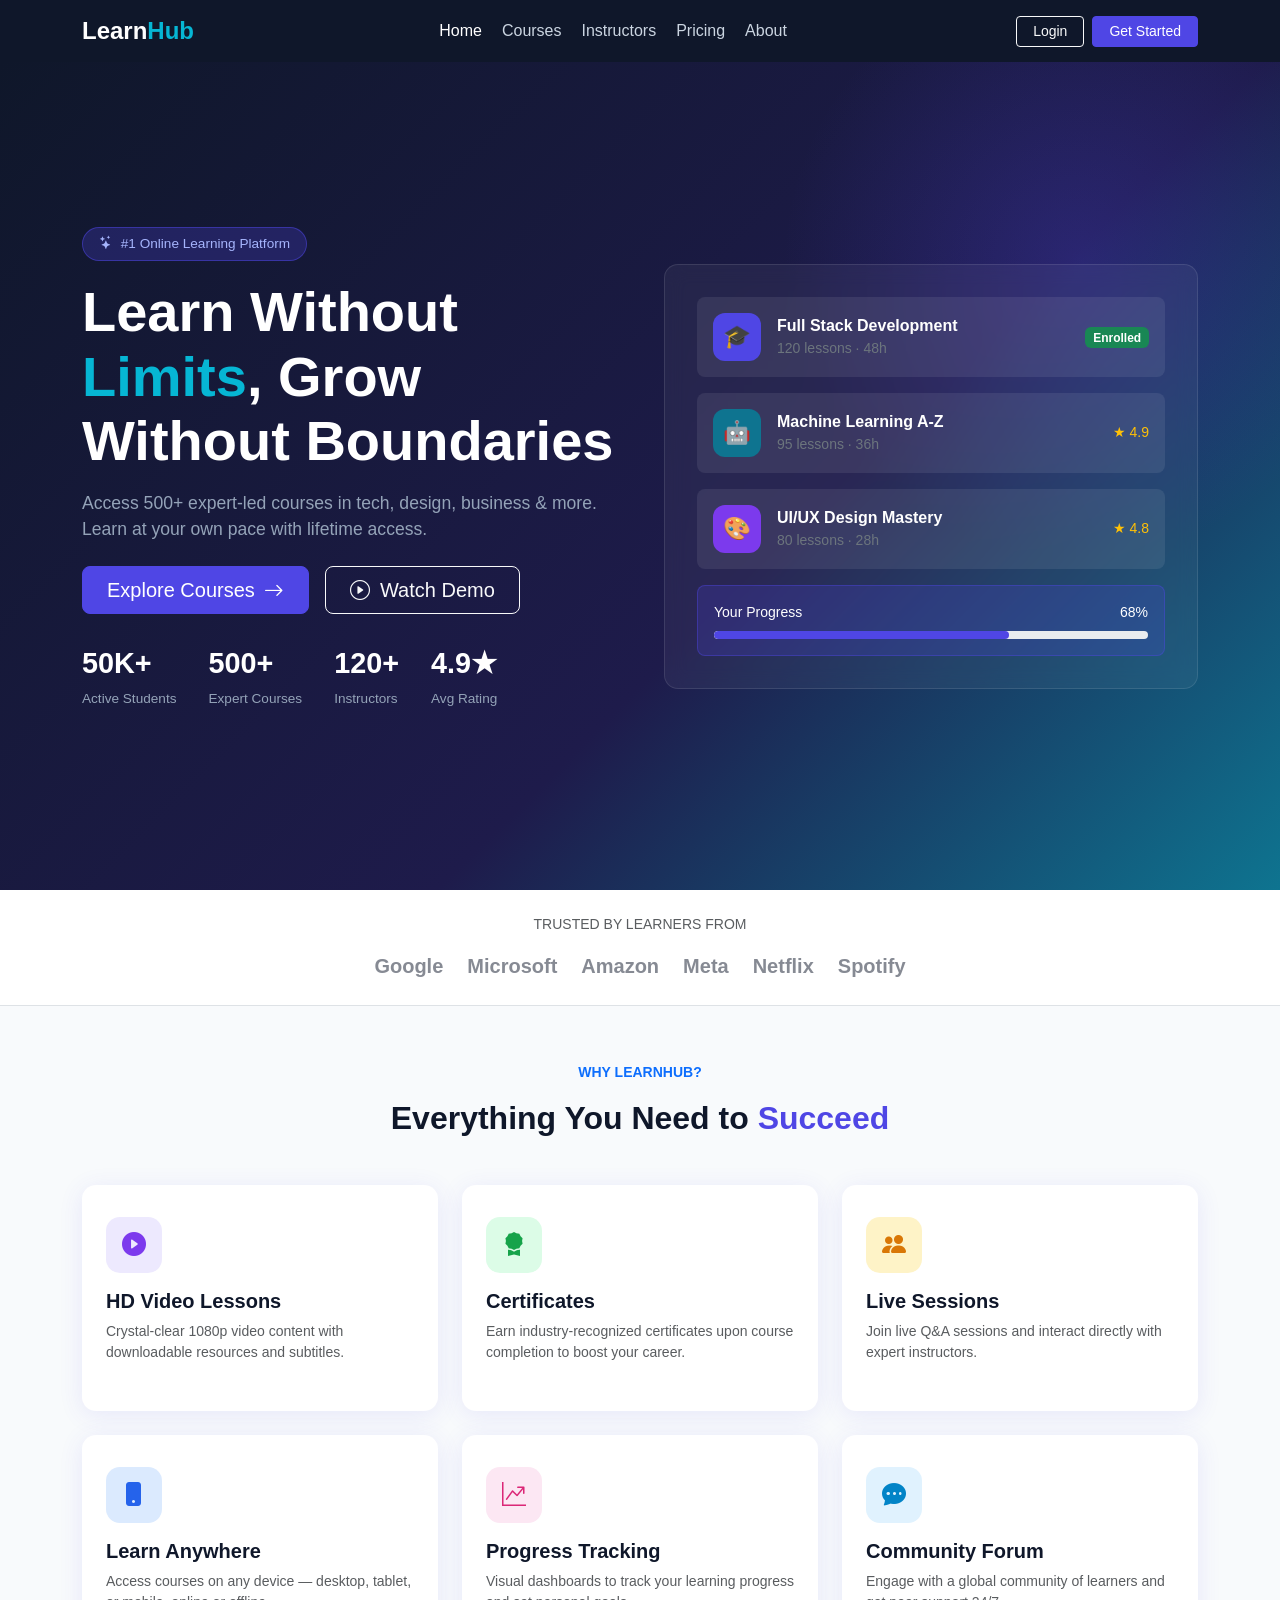
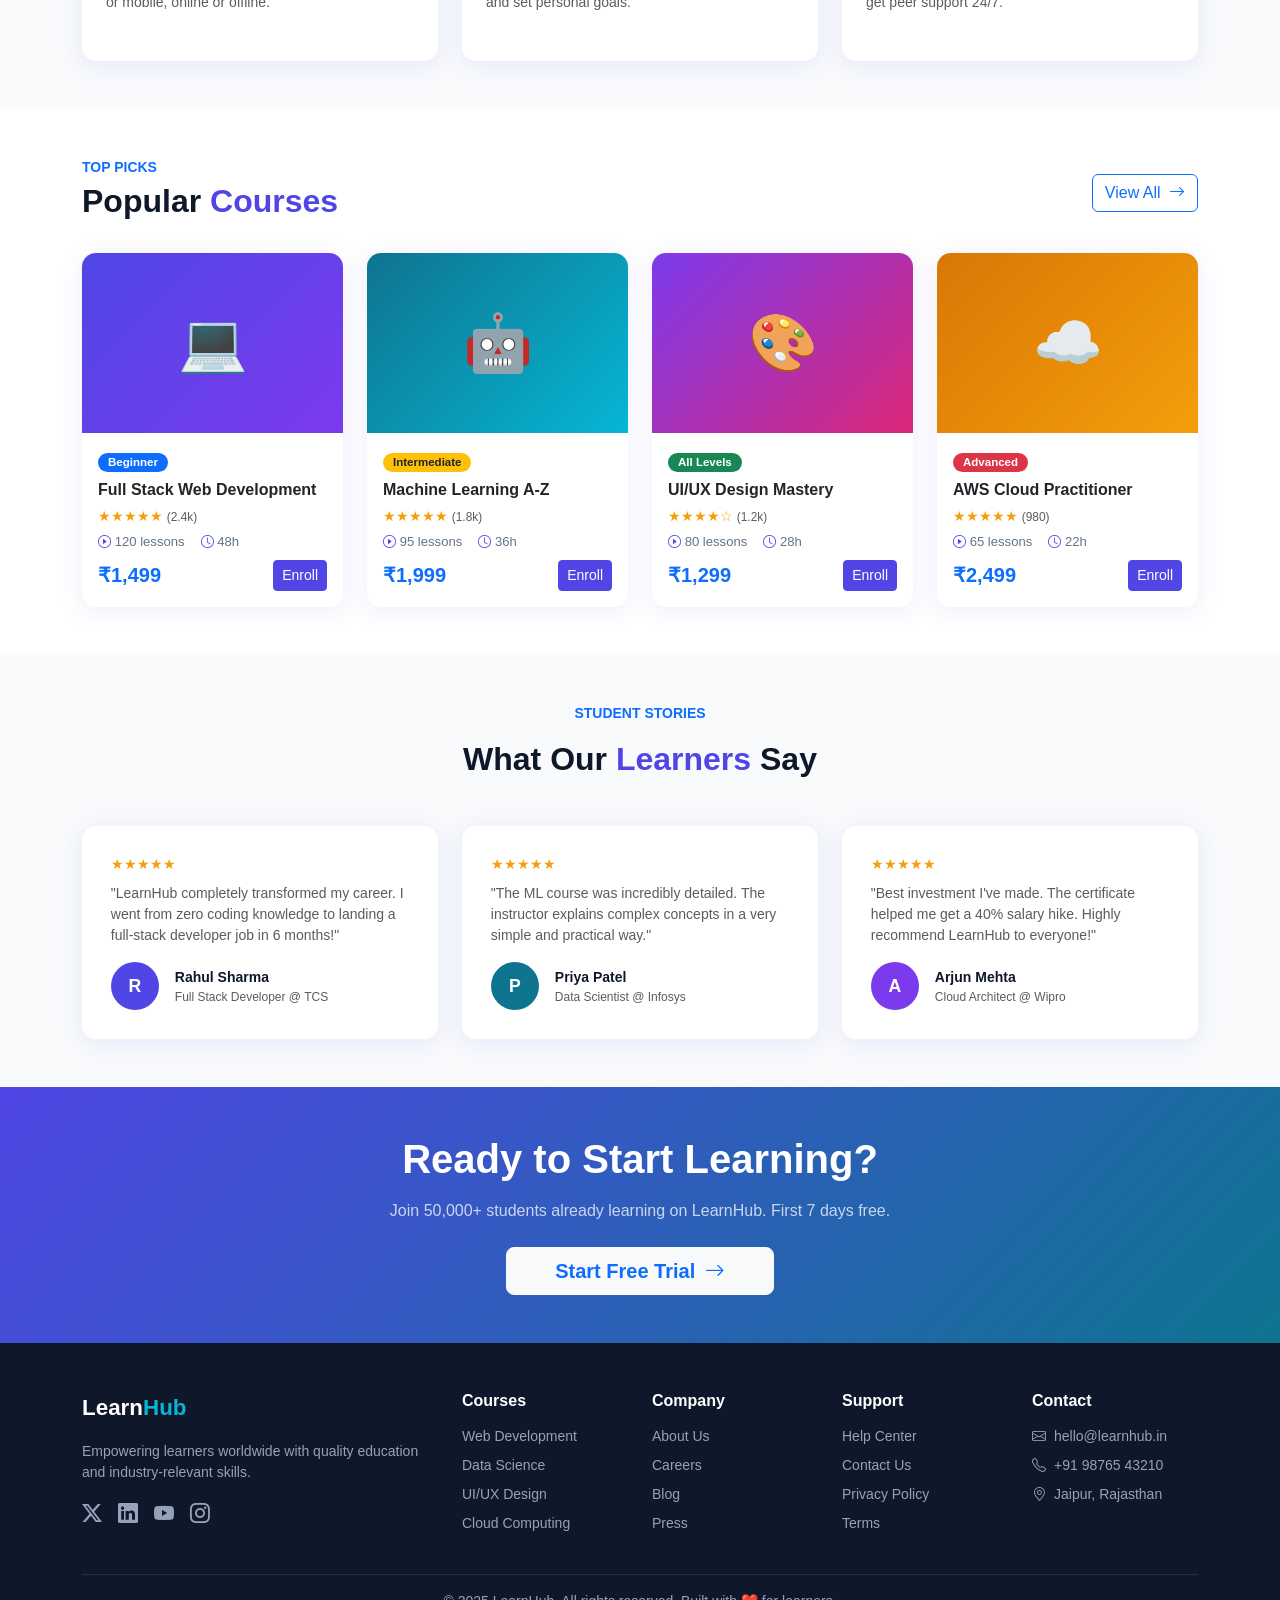
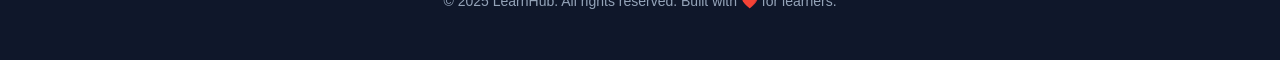
==== index.html @ 7b25469d "Initial Project Commit" ====
<!DOCTYPE html>
<html lang="en">
<head>
  <meta charset="UTF-8" />
  <meta name="viewport" content="width=device-width, initial-scale=1.0"/>
  <title>LearnHub – Modern Learning Management System</title>
  <link href="https://cdn.jsdelivr.net/npm/bootstrap@5.3.3/dist/css/bootstrap.min.css" rel="stylesheet"/>
  <link href="https://cdn.jsdelivr.net/npm/bootstrap-icons@1.11.3/font/bootstrap-icons.css" rel="stylesheet"/>
  <link href="css/style.css" rel="stylesheet"/>
</head>
<body>

<!-- Navbar -->
<nav class="navbar navbar-expand-lg navbar-dark sticky-top">
  <div class="container">
    <a class="navbar-brand fw-bold fs-4" href="index.html">Learn<span>Hub</span></a>
    <button class="navbar-toggler" type="button" data-bs-toggle="collapse" data-bs-target="#nav">
      <span class="navbar-toggler-icon"></span>
    </button>
    <div class="collapse navbar-collapse" id="nav">
      <ul class="navbar-nav mx-auto gap-1">
        <li class="nav-item"><a class="nav-link active" href="index.html">Home</a></li>
        <li class="nav-item"><a class="nav-link" href="courses.html">Courses</a></li>
        <li class="nav-item"><a class="nav-link" href="#">Instructors</a></li>
        <li class="nav-item"><a class="nav-link" href="#">Pricing</a></li>
        <li class="nav-item"><a class="nav-link" href="#">About</a></li>
      </ul>
      <div class="d-flex gap-2" id="navActions">
        <!-- injected by JS -->
      </div>
    </div>
  </div>
</nav>

<!-- Hero -->
<section class="hero">
  <div class="container">
    <div class="row align-items-center g-5">
      <div class="col-lg-6">
        <div class="hero-badge"><i class="bi bi-stars me-1"></i> #1 Online Learning Platform</div>
        <h1>Learn Without <span>Limits</span>, Grow Without Boundaries</h1>
        <p class="mt-3">Access 500+ expert-led courses in tech, design, business & more. Learn at your own pace with lifetime access.</p>
        <div class="d-flex gap-3 mt-4 flex-wrap">
          <a href="courses.html" class="btn btn-primary btn-lg px-4">Explore Courses <i class="bi bi-arrow-right ms-1"></i></a>
          <a href="#" class="btn btn-outline-light btn-lg px-4"><i class="bi bi-play-circle me-1"></i> Watch Demo</a>
        </div>
        <div class="hero-stats">
          <div class="stat"><h3>50K+</h3><p>Active Students</p></div>
          <div class="stat"><h3>500+</h3><p>Expert Courses</p></div>
          <div class="stat"><h3>120+</h3><p>Instructors</p></div>
          <div class="stat"><h3>4.9★</h3><p>Avg Rating</p></div>
        </div>
      </div>
      <div class="col-lg-6 d-none d-lg-block">
        <div class="hero-img-wrap">
          <div class="d-flex flex-column gap-3">
            <div class="d-flex align-items-center gap-3 p-3 rounded-3" style="background:rgba(255,255,255,.08)">
              <div style="width:48px;height:48px;background:#4f46e5;border-radius:12px;display:flex;align-items:center;justify-content:center;font-size:1.4rem;">🎓</div>
              <div><div class="text-white fw-semibold">Full Stack Development</div><div class="text-secondary small">120 lessons · 48h</div></div>
              <div class="ms-auto"><span class="badge bg-success">Enrolled</span></div>
            </div>
            <div class="d-flex align-items-center gap-3 p-3 rounded-3" style="background:rgba(255,255,255,.08)">
              <div style="width:48px;height:48px;background:#0e7490;border-radius:12px;display:flex;align-items:center;justify-content:center;font-size:1.4rem;">🤖</div>
              <div><div class="text-white fw-semibold">Machine Learning A-Z</div><div class="text-secondary small">95 lessons · 36h</div></div>
              <div class="ms-auto"><div class="text-warning small">★ 4.9</div></div>
            </div>
            <div class="d-flex align-items-center gap-3 p-3 rounded-3" style="background:rgba(255,255,255,.08)">
              <div style="width:48px;height:48px;background:#7c3aed;border-radius:12px;display:flex;align-items:center;justify-content:center;font-size:1.4rem;">🎨</div>
              <div><div class="text-white fw-semibold">UI/UX Design Mastery</div><div class="text-secondary small">80 lessons · 28h</div></div>
              <div class="ms-auto"><div class="text-warning small">★ 4.8</div></div>
            </div>
            <div class="p-3 rounded-3" style="background:rgba(79,70,229,.2);border:1px solid rgba(79,70,229,.4)">
              <div class="d-flex justify-content-between text-white small mb-2"><span>Your Progress</span><span>68%</span></div>
              <div class="progress"><div class="progress-bar" style="width:68%"></div></div>
            </div>
          </div>
        </div>
      </div>
    </div>
  </div>
</section>

<!-- Trusted By -->
<section class="py-4 bg-white border-bottom">
  <div class="container text-center">
    <p class="text-muted small mb-3">TRUSTED BY LEARNERS FROM</p>
    <div class="d-flex justify-content-center align-items-center gap-4 flex-wrap opacity-50">
      <span class="fw-bold fs-5">Google</span>
      <span class="fw-bold fs-5">Microsoft</span>
      <span class="fw-bold fs-5">Amazon</span>
      <span class="fw-bold fs-5">Meta</span>
      <span class="fw-bold fs-5">Netflix</span>
      <span class="fw-bold fs-5">Spotify</span>
    </div>
  </div>
</section>

<!-- Features -->
<section class="py-5 mt-2">
  <div class="container">
    <div class="text-center mb-5">
      <p class="text-primary fw-semibold small text-uppercase">Why LearnHub?</p>
      <h2 class="section-title">Everything You Need to <span>Succeed</span></h2>
    </div>
    <div class="row g-4">
      <div class="col-md-4">
        <div class="feature-card">
          <div class="feature-icon" style="background:#ede9fe;color:#7c3aed"><i class="bi bi-play-circle-fill"></i></div>
          <h5 class="fw-bold">HD Video Lessons</h5>
          <p class="text-muted small">Crystal-clear 1080p video content with downloadable resources and subtitles.</p>
        </div>
      </div>
      <div class="col-md-4">
        <div class="feature-card">
          <div class="feature-icon" style="background:#dcfce7;color:#16a34a"><i class="bi bi-award-fill"></i></div>
          <h5 class="fw-bold">Certificates</h5>
          <p class="text-muted small">Earn industry-recognized certificates upon course completion to boost your career.</p>
        </div>
      </div>
      <div class="col-md-4">
        <div class="feature-card">
          <div class="feature-icon" style="background:#fef3c7;color:#d97706"><i class="bi bi-people-fill"></i></div>
          <h5 class="fw-bold">Live Sessions</h5>
          <p class="text-muted small">Join live Q&A sessions and interact directly with expert instructors.</p>
        </div>
      </div>
      <div class="col-md-4">
        <div class="feature-card">
          <div class="feature-icon" style="background:#dbeafe;color:#2563eb"><i class="bi bi-phone-fill"></i></div>
          <h5 class="fw-bold">Learn Anywhere</h5>
          <p class="text-muted small">Access courses on any device — desktop, tablet, or mobile, online or offline.</p>
        </div>
      </div>
      <div class="col-md-4">
        <div class="feature-card">
          <div class="feature-icon" style="background:#fce7f3;color:#db2777"><i class="bi bi-graph-up-arrow"></i></div>
          <h5 class="fw-bold">Progress Tracking</h5>
          <p class="text-muted small">Visual dashboards to track your learning progress and set personal goals.</p>
        </div>
      </div>
      <div class="col-md-4">
        <div class="feature-card">
          <div class="feature-icon" style="background:#e0f2fe;color:#0284c7"><i class="bi bi-chat-dots-fill"></i></div>
          <h5 class="fw-bold">Community Forum</h5>
          <p class="text-muted small">Engage with a global community of learners and get peer support 24/7.</p>
        </div>
      </div>
    </div>
  </div>
</section>

<!-- Popular Courses -->
<section class="py-5 bg-white">
  <div class="container">
    <div class="d-flex justify-content-between align-items-center mb-4 flex-wrap gap-2">
      <div>
        <p class="text-primary fw-semibold small text-uppercase mb-1">Top Picks</p>
        <h2 class="section-title">Popular <span>Courses</span></h2>
      </div>
      <a href="courses.html" class="btn btn-outline-primary">View All <i class="bi bi-arrow-right ms-1"></i></a>
    </div>
    <div class="row g-4">
      <!-- Card 1 -->
      <div class="col-md-6 col-lg-3">
        <div class="card course-card h-100">
          <div class="course-thumb" style="background:linear-gradient(135deg,#4f46e5,#7c3aed)">💻</div>
          <div class="card-body">
            <span class="badge bg-primary badge-level mb-2">Beginner</span>
            <h6 class="fw-bold">Full Stack Web Development</h6>
            <div class="rating-stars mb-1">★★★★★ <span class="text-muted small">(2.4k)</span></div>
            <div class="course-meta d-flex gap-3 mb-2">
              <span><i class="bi bi-play-circle"></i> 120 lessons</span>
              <span><i class="bi bi-clock"></i> 48h</span>
            </div>
            <div class="d-flex justify-content-between align-items-center mt-auto">
              <span class="fw-bold text-primary fs-5">₹1,499</span>
              <a href="login.html" class="btn btn-sm btn-primary">Enroll</a>
            </div>
          </div>
        </div>
      </div>
      <!-- Card 2 -->
      <div class="col-md-6 col-lg-3">
        <div class="card course-card h-100">
          <div class="course-thumb" style="background:linear-gradient(135deg,#0e7490,#06b6d4)">🤖</div>
          <div class="card-body">
            <span class="badge bg-warning text-dark badge-level mb-2">Intermediate</span>
            <h6 class="fw-bold">Machine Learning A-Z</h6>
            <div class="rating-stars mb-1">★★★★★ <span class="text-muted small">(1.8k)</span></div>
            <div class="course-meta d-flex gap-3 mb-2">
              <span><i class="bi bi-play-circle"></i> 95 lessons</span>
              <span><i class="bi bi-clock"></i> 36h</span>
            </div>
            <div class="d-flex justify-content-between align-items-center mt-auto">
              <span class="fw-bold text-primary fs-5">₹1,999</span>
              <a href="login.html" class="btn btn-sm btn-primary">Enroll</a>
            </div>
          </div>
        </div>
      </div>
      <!-- Card 3 -->
      <div class="col-md-6 col-lg-3">
        <div class="card course-card h-100">
          <div class="course-thumb" style="background:linear-gradient(135deg,#7c3aed,#db2777)">🎨</div>
          <div class="card-body">
            <span class="badge bg-success badge-level mb-2">All Levels</span>
            <h6 class="fw-bold">UI/UX Design Mastery</h6>
            <div class="rating-stars mb-1">★★★★☆ <span class="text-muted small">(1.2k)</span></div>
            <div class="course-meta d-flex gap-3 mb-2">
              <span><i class="bi bi-play-circle"></i> 80 lessons</span>
              <span><i class="bi bi-clock"></i> 28h</span>
            </div>
            <div class="d-flex justify-content-between align-items-center mt-auto">
              <span class="fw-bold text-primary fs-5">₹1,299</span>
              <a href="login.html" class="btn btn-sm btn-primary">Enroll</a>
            </div>
          </div>
        </div>
      </div>
      <!-- Card 4 -->
      <div class="col-md-6 col-lg-3">
        <div class="card course-card h-100">
          <div class="course-thumb" style="background:linear-gradient(135deg,#d97706,#f59e0b)">☁️</div>
          <div class="card-body">
            <span class="badge bg-danger badge-level mb-2">Advanced</span>
            <h6 class="fw-bold">AWS Cloud Practitioner</h6>
            <div class="rating-stars mb-1">★★★★★ <span class="text-muted small">(980)</span></div>
            <div class="course-meta d-flex gap-3 mb-2">
              <span><i class="bi bi-play-circle"></i> 65 lessons</span>
              <span><i class="bi bi-clock"></i> 22h</span>
            </div>
            <div class="d-flex justify-content-between align-items-center mt-auto">
              <span class="fw-bold text-primary fs-5">₹2,499</span>
              <a href="login.html" class="btn btn-sm btn-primary">Enroll</a>
            </div>
          </div>
        </div>
      </div>
    </div>
  </div>
</section>

<!-- Testimonials -->
<section class="py-5">
  <div class="container">
    <div class="text-center mb-5">
      <p class="text-primary fw-semibold small text-uppercase">Student Stories</p>
      <h2 class="section-title">What Our <span>Learners</span> Say</h2>
    </div>
    <div class="row g-4">
      <div class="col-md-4">
        <div class="testimonial-card">
          <div class="rating-stars mb-2">★★★★★</div>
          <p class="text-muted small">"LearnHub completely transformed my career. I went from zero coding knowledge to landing a full-stack developer job in 6 months!"</p>
          <div class="d-flex align-items-center gap-3 mt-3">
            <div class="avatar" style="background:#4f46e5">R</div>
            <div><div class="fw-semibold small">Rahul Sharma</div><div class="text-muted" style="font-size:.75rem">Full Stack Developer @ TCS</div></div>
          </div>
        </div>
      </div>
      <div class="col-md-4">
        <div class="testimonial-card">
          <div class="rating-stars mb-2">★★★★★</div>
          <p class="text-muted small">"The ML course was incredibly detailed. The instructor explains complex concepts in a very simple and practical way."</p>
          <div class="d-flex align-items-center gap-3 mt-3">
            <div class="avatar" style="background:#0e7490">P</div>
            <div><div class="fw-semibold small">Priya Patel</div><div class="text-muted" style="font-size:.75rem">Data Scientist @ Infosys</div></div>
          </div>
        </div>
      </div>
      <div class="col-md-4">
        <div class="testimonial-card">
          <div class="rating-stars mb-2">★★★★★</div>
          <p class="text-muted small">"Best investment I've made. The certificate helped me get a 40% salary hike. Highly recommend LearnHub to everyone!"</p>
          <div class="d-flex align-items-center gap-3 mt-3">
            <div class="avatar" style="background:#7c3aed">A</div>
            <div><div class="fw-semibold small">Arjun Mehta</div><div class="text-muted" style="font-size:.75rem">Cloud Architect @ Wipro</div></div>
          </div>
        </div>
      </div>
    </div>
  </div>
</section>

<!-- CTA -->
<section class="py-5" style="background:linear-gradient(135deg,#4f46e5,#0e7490)">
  <div class="container text-center text-white">
    <h2 class="fw-bold fs-1 mb-3">Ready to Start Learning?</h2>
    <p class="mb-4 opacity-75">Join 50,000+ students already learning on LearnHub. First 7 days free.</p>
    <a href="login.html" class="btn btn-light btn-lg px-5 fw-semibold text-primary">Start Free Trial <i class="bi bi-arrow-right ms-1"></i></a>
  </div>
</section>

<!-- Footer -->
<footer class="py-5">
  <div class="container">
    <div class="row g-4">
      <div class="col-lg-4">
        <div class="brand mb-3">Learn<span>Hub</span></div>
        <p class="small">Empowering learners worldwide with quality education and industry-relevant skills.</p>
        <div class="d-flex gap-3 mt-3">
          <a href="#"><i class="bi bi-twitter-x fs-5"></i></a>
          <a href="#"><i class="bi bi-linkedin fs-5"></i></a>
          <a href="#"><i class="bi bi-youtube fs-5"></i></a>
          <a href="#"><i class="bi bi-instagram fs-5"></i></a>
        </div>
      </div>
      <div class="col-6 col-lg-2">
        <h6 class="text-white fw-semibold mb-3">Courses</h6>
        <ul class="list-unstyled small">
          <li class="mb-2"><a href="#">Web Development</a></li>
          <li class="mb-2"><a href="#">Data Science</a></li>
          <li class="mb-2"><a href="#">UI/UX Design</a></li>
          <li class="mb-2"><a href="#">Cloud Computing</a></li>
        </ul>
      </div>
      <div class="col-6 col-lg-2">
        <h6 class="text-white fw-semibold mb-3">Company</h6>
        <ul class="list-unstyled small">
          <li class="mb-2"><a href="#">About Us</a></li>
          <li class="mb-2"><a href="#">Careers</a></li>
          <li class="mb-2"><a href="#">Blog</a></li>
          <li class="mb-2"><a href="#">Press</a></li>
        </ul>
      </div>
      <div class="col-6 col-lg-2">
        <h6 class="text-white fw-semibold mb-3">Support</h6>
        <ul class="list-unstyled small">
          <li class="mb-2"><a href="#">Help Center</a></li>
          <li class="mb-2"><a href="#">Contact Us</a></li>
          <li class="mb-2"><a href="#">Privacy Policy</a></li>
          <li class="mb-2"><a href="#">Terms</a></li>
        </ul>
      </div>
      <div class="col-6 col-lg-2">
        <h6 class="text-white fw-semibold mb-3">Contact</h6>
        <ul class="list-unstyled small">
          <li class="mb-2"><i class="bi bi-envelope me-2"></i>hello@learnhub.in</li>
          <li class="mb-2"><i class="bi bi-telephone me-2"></i>+91 98765 43210</li>
          <li class="mb-2"><i class="bi bi-geo-alt me-2"></i>Jaipur, Rajasthan</li>
        </ul>
      </div>
    </div>
    <hr class="border-secondary mt-4"/>
    <div class="text-center small">© 2025 LearnHub. All rights reserved. Built with ❤️ for learners.</div>
  </div>
</footer>

<script src="https://cdn.jsdelivr.net/npm/bootstrap@5.3.3/dist/js/bootstrap.bundle.min.js"></script>
<script src="js/api.js"></script>
<script>
  const nav = document.getElementById('navActions');
  if (getToken()) {
    const user = getUser();
    nav.innerHTML = `
      <a href="dashboard.html" class="btn btn-outline-light btn-sm px-3">
        <i class="bi bi-grid me-1"></i>Dashboard
      </a>
      <button onclick="logout()" class="btn btn-danger btn-sm px-3">
        <i class="bi bi-box-arrow-right me-1"></i>Logout
      </button>`;
  } else {
    nav.innerHTML = `
      <a href="login.html" class="btn btn-outline-light btn-sm px-3">Login</a>
      <a href="login.html" class="btn btn-primary btn-sm px-3">Get Started</a>`;
  }
</script>
</body>
</html>
---- css/style.css ----
:root {
  --primary: #4f46e5;
  --primary-dark: #3730a3;
  --secondary: #06b6d4;
  --dark: #0f172a;
  --light-bg: #f8fafc;
  --card-shadow: 0 4px 24px rgba(79,70,229,0.10);
  --radius: 14px;
}

* { margin: 0; padding: 0; box-sizing: border-box; }

body {
  font-family: 'Segoe UI', sans-serif;
  background: var(--light-bg);
  color: var(--dark);
}

/* ── Navbar ── */
.navbar-brand span { color: var(--secondary); }
.navbar { background: var(--dark) !important; }
.navbar .nav-link { color: #cbd5e1 !important; transition: color .2s; }
.navbar .nav-link:hover, .navbar .nav-link.active { color: #fff !important; }
.btn-primary { background: var(--primary); border-color: var(--primary); }
.btn-primary:hover { background: var(--primary-dark); border-color: var(--primary-dark); }

/* ── Hero ── */
.hero {
  background: linear-gradient(135deg, var(--dark) 0%, #1e1b4b 60%, #0e7490 100%);
  min-height: 92vh;
  display: flex;
  align-items: center;
  color: #fff;
  position: relative;
  overflow: hidden;
}
.hero::before {
  content: '';
  position: absolute;
  width: 600px; height: 600px;
  background: radial-gradient(circle, rgba(79,70,229,.25) 0%, transparent 70%);
  top: -100px; right: -100px;
  border-radius: 50%;
}
.hero-badge {
  display: inline-block;
  background: rgba(79,70,229,.25);
  border: 1px solid rgba(79,70,229,.5);
  color: #a5b4fc;
  padding: 6px 16px;
  border-radius: 50px;
  font-size: .85rem;
  margin-bottom: 1.2rem;
}
.hero h1 { font-size: clamp(2rem, 5vw, 3.5rem); font-weight: 800; line-height: 1.15; }
.hero h1 span { color: var(--secondary); }
.hero p { color: #94a3b8; font-size: 1.1rem; max-width: 520px; }
.hero-stats { display: flex; gap: 2rem; margin-top: 2rem; }
.hero-stats .stat h3 { font-size: 1.8rem; font-weight: 700; color: #fff; }
.hero-stats .stat p { color: #94a3b8; font-size: .85rem; }
.hero-img-wrap {
  background: rgba(255,255,255,.05);
  border: 1px solid rgba(255,255,255,.1);
  border-radius: var(--radius);
  padding: 2rem;
  backdrop-filter: blur(10px);
}

/* ── Section ── */
.section-title { font-size: 2rem; font-weight: 700; }
.section-title span { color: var(--primary); }
.section-sub { color: #64748b; }

/* ── Course Card ── */
.course-card {
  border: none;
  border-radius: var(--radius);
  box-shadow: var(--card-shadow);
  transition: transform .25s, box-shadow .25s;
  overflow: hidden;
}
.course-card:hover { transform: translateY(-6px); box-shadow: 0 12px 32px rgba(79,70,229,.18); }
.course-card .card-img-top { height: 180px; object-fit: cover; }
.course-thumb {
  height: 180px;
  display: flex; align-items: center; justify-content: center;
  font-size: 3.5rem;
}
.badge-level { font-size: .72rem; padding: 4px 10px; border-radius: 50px; }
.course-meta { font-size: .82rem; color: #64748b; }
.course-meta i { color: var(--primary); }
.rating-stars { color: #f59e0b; font-size: .85rem; }

/* ── Feature Card ── */
.feature-card {
  background: #fff;
  border-radius: var(--radius);
  padding: 2rem 1.5rem;
  box-shadow: var(--card-shadow);
  transition: transform .25s;
  height: 100%;
}
.feature-card:hover { transform: translateY(-4px); }
.feature-icon {
  width: 56px; height: 56px;
  border-radius: 14px;
  display: flex; align-items: center; justify-content: center;
  font-size: 1.5rem;
  margin-bottom: 1rem;
}

/* ── Testimonial ── */
.testimonial-card {
  background: #fff;
  border-radius: var(--radius);
  padding: 1.8rem;
  box-shadow: var(--card-shadow);
}
.testimonial-card .avatar {
  width: 48px; height: 48px;
  border-radius: 50%;
  display: flex; align-items: center; justify-content: center;
  font-weight: 700; font-size: 1.1rem; color: #fff;
}

/* ── Auth Page ── */
.auth-wrapper {
  min-height: 100vh;
  background: linear-gradient(135deg, var(--dark) 0%, #1e1b4b 100%);
  display: flex; align-items: center; justify-content: center;
}
.auth-card {
  background: #fff;
  border-radius: 20px;
  padding: 2.5rem;
  width: 100%; max-width: 460px;
  box-shadow: 0 20px 60px rgba(0,0,0,.3);
}
.auth-card .logo { font-size: 1.6rem; font-weight: 800; color: var(--dark); }
.auth-card .logo span { color: var(--primary); }
.form-control:focus { border-color: var(--primary); box-shadow: 0 0 0 .2rem rgba(79,70,229,.2); }
.nav-pills .nav-link.active { background: var(--primary); }
.nav-pills .nav-link { color: var(--dark); }
.social-btn { border: 1.5px solid #e2e8f0; border-radius: 10px; padding: .6rem; transition: background .2s; }
.social-btn:hover { background: #f1f5f9; }

/* ── Dashboard ── */
.sidebar {
  width: 260px; min-height: 100vh;
  background: var(--dark);
  position: fixed; top: 0; left: 0;
  padding: 1.5rem 1rem;
  z-index: 100;
  transition: transform .3s;
}
.sidebar .brand { font-size: 1.4rem; font-weight: 800; color: #fff; padding: .5rem 1rem 1.5rem; }
.sidebar .brand span { color: var(--secondary); }
.sidebar .nav-link {
  color: #94a3b8; border-radius: 10px;
  padding: .65rem 1rem; margin-bottom: .2rem;
  display: flex; align-items: center; gap: .75rem;
  transition: all .2s;
}
.sidebar .nav-link:hover, .sidebar .nav-link.active {
  background: rgba(79,70,229,.2); color: #fff;
}
.sidebar .nav-link.active { background: var(--primary); color: #fff; }
.sidebar .nav-link i { width: 20px; text-align: center; }
.main-content { margin-left: 260px; padding: 2rem; min-height: 100vh; }
.top-bar {
  background: #fff; border-radius: var(--radius);
  padding: 1rem 1.5rem;
  display: flex; align-items: center; justify-content: space-between;
  box-shadow: var(--card-shadow); margin-bottom: 2rem;
}
.stat-card {
  background: #fff; border-radius: var(--radius);
  padding: 1.5rem; box-shadow: var(--card-shadow);
}
.stat-card .icon {
  width: 50px; height: 50px; border-radius: 12px;
  display: flex; align-items: center; justify-content: center;
  font-size: 1.3rem;
}
.stat-card h3 { font-size: 1.8rem; font-weight: 700; margin: .5rem 0 .2rem; }
.progress { height: 8px; border-radius: 50px; }
.progress-bar { background: var(--primary); border-radius: 50px; }
.enrolled-card {
  background: #fff; border-radius: var(--radius);
  padding: 1.2rem; box-shadow: var(--card-shadow);
  display: flex; align-items: center; gap: 1rem;
}
.enrolled-card .thumb {
  width: 64px; height: 64px; border-radius: 10px;
  display: flex; align-items: center; justify-content: center;
  font-size: 1.8rem; flex-shrink: 0;
}

/* ── Course Detail ── */
.course-hero {
  background: linear-gradient(135deg, var(--dark) 0%, #1e1b4b 100%);
  color: #fff;
  padding: 3rem 0 2.5rem;
}
.cd-enroll-card {
  background: #fff;
  border-radius: var(--radius);
  padding: 1.5rem;
  box-shadow: 0 8px 32px rgba(0,0,0,.18);
  color: var(--dark);
}
.cd-player {
  background: var(--light-bg);
  border: 1px solid #e2e8f0;
  border-radius: 10px;
  padding: 1rem 1.2rem;
}
.lesson-item {
  background: #fff;
  border-radius: 10px;
  padding: .85rem 1rem;
  margin-bottom: .5rem;
  display: flex;
  align-items: center;
  gap: .85rem;
  box-shadow: 0 1px 4px rgba(0,0,0,.06);
  cursor: pointer;
  transition: all .2s;
  border-left: 3px solid transparent;
}
.lesson-item:hover:not(.locked) {
  box-shadow: 0 4px 14px rgba(79,70,229,.14);
  border-left-color: var(--primary);
  transform: translateX(3px);
}
.lesson-item.active  { border-left-color: var(--primary); background: #f5f3ff; }
.lesson-item.locked  { opacity: .6; cursor: not-allowed; }
.lesson-item.done    { background: #f0fdf4; border-left-color: #16a34a; }
.lesson-num {
  width: 30px; height: 30px; border-radius: 50%;
  background: var(--light-bg);
  display: flex; align-items: center; justify-content: center;
  font-size: .78rem; font-weight: 600; flex-shrink: 0;
  border: 1.5px solid #e2e8f0;
}
.lesson-num.done { background: #dcfce7; color: #16a34a; border-color: #bbf7d0; }
.lesson-status-icon { font-size: 1rem; flex-shrink: 0; }
.video-placeholder {
  background: #0f172a;
  border-radius: var(--radius);
  aspect-ratio: 16/9;
  display: flex; align-items: center; justify-content: center;
  color: #fff; font-size: 3.5rem; cursor: pointer;
}
.instructor-avatar {
  width: 72px; height: 72px; border-radius: 50%;
  display: flex; align-items: center; justify-content: center;
  font-size: 1.8rem; font-weight: 700; color: #fff;
  background: linear-gradient(135deg, var(--primary), #7c3aed);
}
.review-avatar {
  width: 38px; height: 38px; border-radius: 50%;
  display: flex; align-items: center; justify-content: center;
  font-weight: 700; color: #fff; flex-shrink: 0; font-size: .95rem;
}
.min-w-0 { min-width: 0; }

/* Course detail responsive */
@media (max-width: 991px) {
  .course-hero { padding: 2rem 0 1.5rem; }
}
@media (max-width: 575px) {
  .cd-player { padding: .85rem; }
  .lesson-item { padding: .75rem .85rem; gap: .65rem; }
}

/* ── Admin ── */
.admin-table th { background: var(--light-bg); font-weight: 600; font-size: .85rem; color: #64748b; }
.status-badge { padding: 4px 12px; border-radius: 50px; font-size: .78rem; font-weight: 600; }

/* ── Footer ── */
footer { background: var(--dark); color: #94a3b8; }
footer a { color: #94a3b8; text-decoration: none; transition: color .2s; }
footer a:hover { color: #fff; }
footer .brand { font-size: 1.4rem; font-weight: 800; color: #fff; }
footer .brand span { color: var(--secondary); }

/* ── Responsive ── */
@media (max-width: 768px) {
  .sidebar { transform: translateX(-100%); }
  .sidebar.open { transform: translateX(0); }
  .main-content { margin-left: 0; padding: 1rem; }
  .hero-stats { flex-wrap: wrap; gap: 1rem; }
}
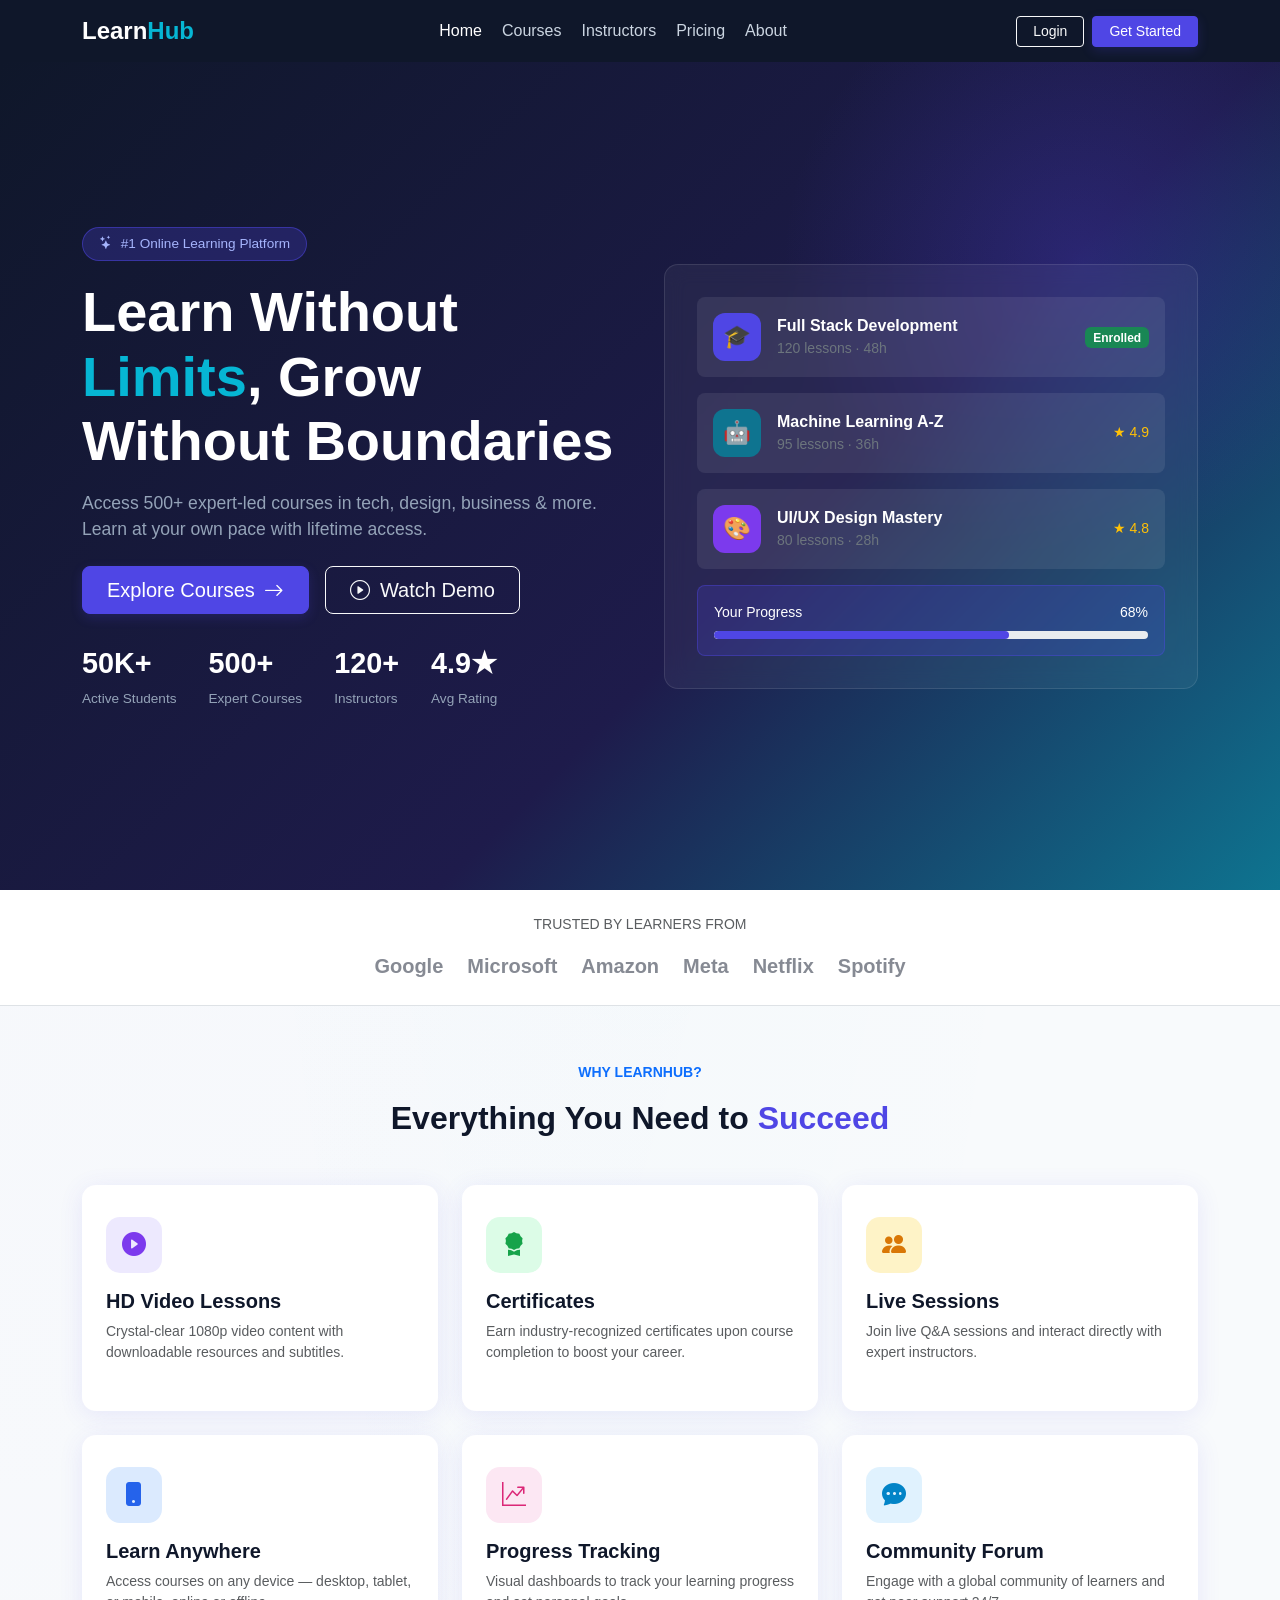
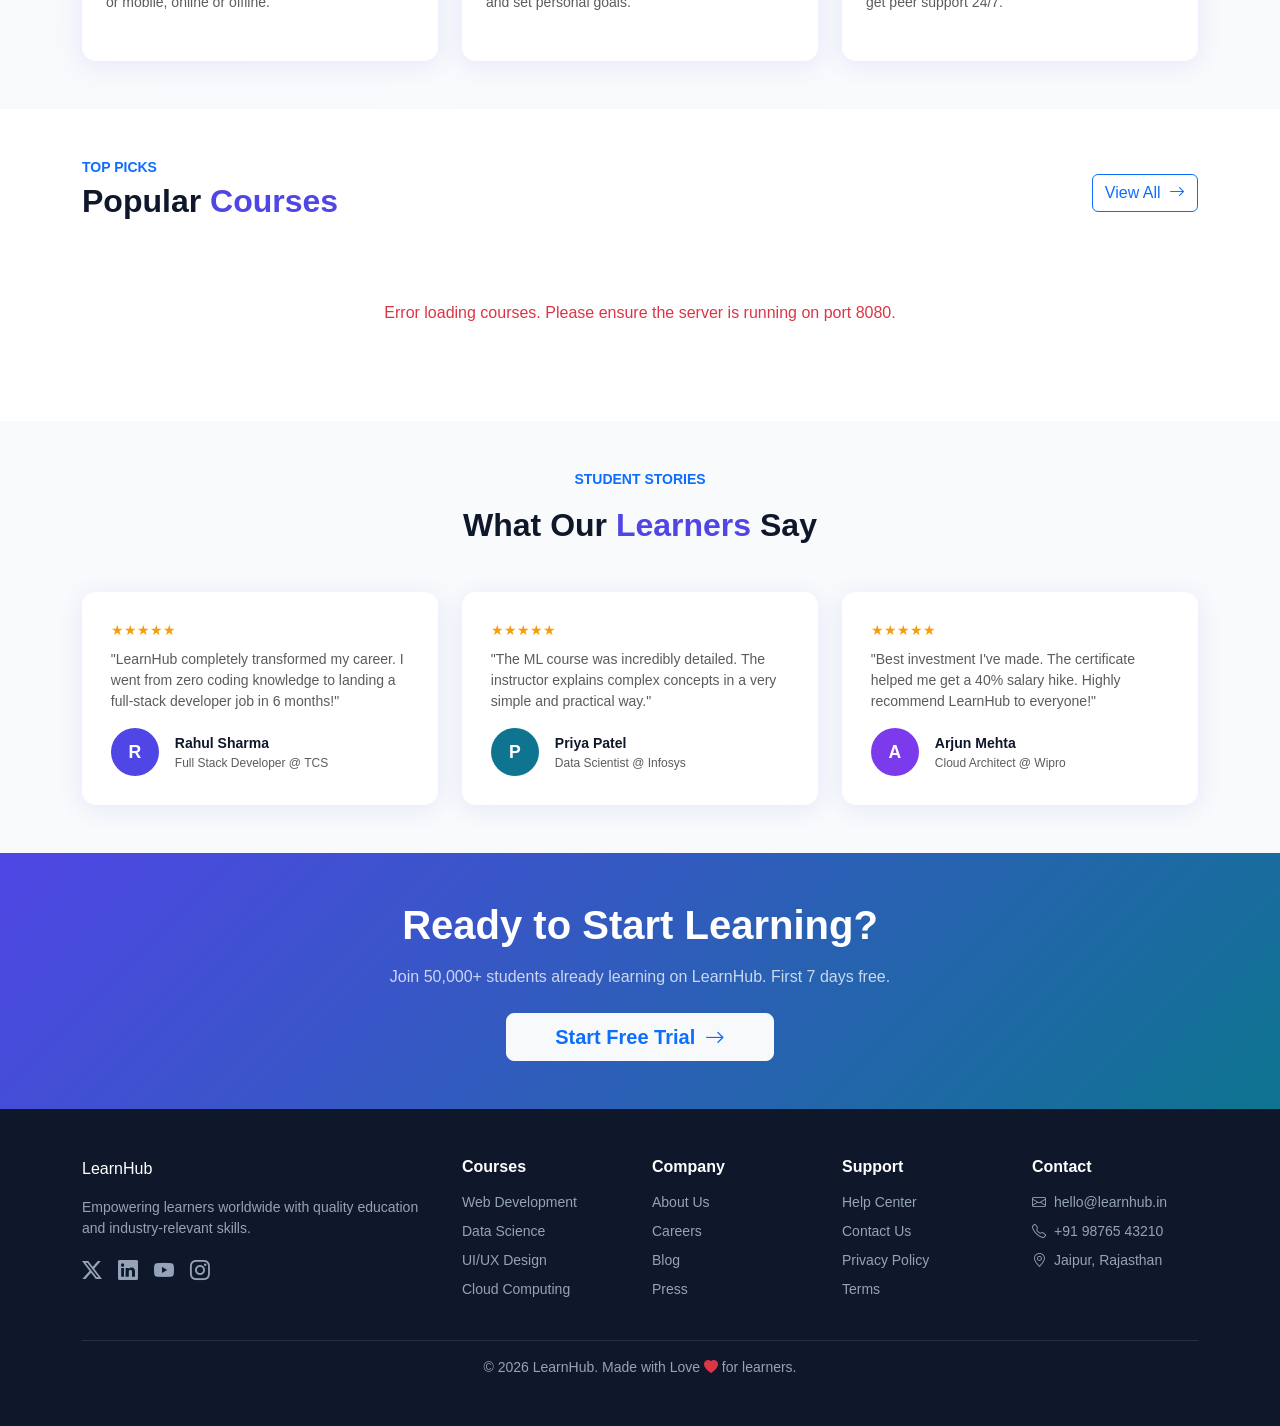
==== commit b93ea9a7: "feat: LearnStudio upgrade - Aiven DB, Render deploy, lesson progress, AI features, new pages" ====
--- a/index.html
+++ b/index.html
@@ -159,84 +159,7 @@
       </div>
       <a href="courses.html" class="btn btn-outline-primary">View All <i class="bi bi-arrow-right ms-1"></i></a>
     </div>
-    <div class="row g-4">
-      <!-- Card 1 -->
-      <div class="col-md-6 col-lg-3">
-        <div class="card course-card h-100">
-          <div class="course-thumb" style="background:linear-gradient(135deg,#4f46e5,#7c3aed)">💻</div>
-          <div class="card-body">
-            <span class="badge bg-primary badge-level mb-2">Beginner</span>
-            <h6 class="fw-bold">Full Stack Web Development</h6>
-            <div class="rating-stars mb-1">★★★★★ <span class="text-muted small">(2.4k)</span></div>
-            <div class="course-meta d-flex gap-3 mb-2">
-              <span><i class="bi bi-play-circle"></i> 120 lessons</span>
-              <span><i class="bi bi-clock"></i> 48h</span>
-            </div>
-            <div class="d-flex justify-content-between align-items-center mt-auto">
-              <span class="fw-bold text-primary fs-5">₹1,499</span>
-              <a href="login.html" class="btn btn-sm btn-primary">Enroll</a>
-            </div>
-          </div>
-        </div>
-      </div>
-      <!-- Card 2 -->
-      <div class="col-md-6 col-lg-3">
-        <div class="card course-card h-100">
-          <div class="course-thumb" style="background:linear-gradient(135deg,#0e7490,#06b6d4)">🤖</div>
-          <div class="card-body">
-            <span class="badge bg-warning text-dark badge-level mb-2">Intermediate</span>
-            <h6 class="fw-bold">Machine Learning A-Z</h6>
-            <div class="rating-stars mb-1">★★★★★ <span class="text-muted small">(1.8k)</span></div>
-            <div class="course-meta d-flex gap-3 mb-2">
-              <span><i class="bi bi-play-circle"></i> 95 lessons</span>
-              <span><i class="bi bi-clock"></i> 36h</span>
-            </div>
-            <div class="d-flex justify-content-between align-items-center mt-auto">
-              <span class="fw-bold text-primary fs-5">₹1,999</span>
-              <a href="login.html" class="btn btn-sm btn-primary">Enroll</a>
-            </div>
-          </div>
-        </div>
-      </div>
-      <!-- Card 3 -->
-      <div class="col-md-6 col-lg-3">
-        <div class="card course-card h-100">
-          <div class="course-thumb" style="background:linear-gradient(135deg,#7c3aed,#db2777)">🎨</div>
-          <div class="card-body">
-            <span class="badge bg-success badge-level mb-2">All Levels</span>
-            <h6 class="fw-bold">UI/UX Design Mastery</h6>
-            <div class="rating-stars mb-1">★★★★☆ <span class="text-muted small">(1.2k)</span></div>
-            <div class="course-meta d-flex gap-3 mb-2">
-              <span><i class="bi bi-play-circle"></i> 80 lessons</span>
-              <span><i class="bi bi-clock"></i> 28h</span>
-            </div>
-            <div class="d-flex justify-content-between align-items-center mt-auto">
-              <span class="fw-bold text-primary fs-5">₹1,299</span>
-              <a href="login.html" class="btn btn-sm btn-primary">Enroll</a>
-            </div>
-          </div>
-        </div>
-      </div>
-      <!-- Card 4 -->
-      <div class="col-md-6 col-lg-3">
-        <div class="card course-card h-100">
-          <div class="course-thumb" style="background:linear-gradient(135deg,#d97706,#f59e0b)">☁️</div>
-          <div class="card-body">
-            <span class="badge bg-danger badge-level mb-2">Advanced</span>
-            <h6 class="fw-bold">AWS Cloud Practitioner</h6>
-            <div class="rating-stars mb-1">★★★★★ <span class="text-muted small">(980)</span></div>
-            <div class="course-meta d-flex gap-3 mb-2">
-              <span><i class="bi bi-play-circle"></i> 65 lessons</span>
-              <span><i class="bi bi-clock"></i> 22h</span>
-            </div>
-            <div class="d-flex justify-content-between align-items-center mt-auto">
-              <span class="fw-bold text-primary fs-5">₹2,499</span>
-              <a href="login.html" class="btn btn-sm btn-primary">Enroll</a>
-            </div>
-          </div>
-        </div>
-      </div>
-    </div>
+    <div class="row g-4" id="popularCoursesRow"></div>
   </div>
 </section>
 
@@ -342,13 +265,80 @@
       </div>
     </div>
     <hr class="border-secondary mt-4"/>
-    <div class="text-center small">© 2025 LearnHub. All rights reserved. Built with ❤️ for learners.</div>
+    <div class="text-center small">© 2026 LearnHub. Made with Love <i class="bi bi-heart-fill text-danger"></i> for learners.</div>
   </div>
 </footer>
 
 <script src="https://cdn.jsdelivr.net/npm/bootstrap@5.3.3/dist/js/bootstrap.bundle.min.js"></script>
 <script src="js/api.js"></script>
 <script>
+  const THUMB_META = [
+    { bg: 'linear-gradient(135deg,#4f46e5,#7c3aed)', icon: '💻' },
+    { bg: 'linear-gradient(135deg,#0e7490,#06b6d4)', icon: '🤖' },
+    { bg: 'linear-gradient(135deg,#7c3aed,#db2777)', icon: '🎨' },
+    { bg: 'linear-gradient(135deg,#d97706,#f59e0b)', icon: '☁️' },
+    { bg: 'linear-gradient(135deg,#16a34a,#4ade80)', icon: '📱' }
+  ];
+
+  async function loadPopularCourses() {
+    const container = document.getElementById('popularCoursesRow');
+    try {
+      const courses = await apiGetCourses();
+      // Display top 4 courses for the homepage
+      const popular = courses.slice(0, 4);
+
+      if (popular.length === 0) {
+        container.innerHTML = '<div class="col-12 text-center text-muted py-5">No courses available at the moment. Check back later!</div>';
+        return;
+      }
+
+      container.innerHTML = popular.map((c, i) => {
+        let priceHtml = '';
+        let freeBadge = '';
+
+        // Ensure price is treated as a number
+        const priceValue = (c.price !== undefined && c.price !== null) ? Number(c.price) : 0;
+
+        if (priceValue === 0) {
+          // Logic for free courses: show a random original price and a "Free Now" badge
+          const fakePrice = Math.floor(Math.random() * (1999 - 1499 + 1)) + 1499;
+          priceHtml = `<span class="text-decoration-line-through text-muted me-2" style="font-size: 0.9rem;">₹${fakePrice}</span><span class="text-success">Free</span>`;
+          freeBadge = `<span class="badge bg-success badge-level ms-2">Free Now</span>`;
+        } else {
+          priceHtml = `₹${priceValue.toLocaleString('en-IN')}`;
+        }
+
+        const meta = THUMB_META[i % THUMB_META.length];
+        return `
+          <div class="col-md-6 col-lg-3">
+            <div class="card course-card h-100">
+              <a href="course-detail.html?id=${c.id}" class="text-decoration-none">
+                <div class="course-thumb" style="background:${meta.bg}">${meta.icon}</div>
+              </a>
+              <div class="card-body d-flex flex-column">
+                <div class="d-flex align-items-center mb-2">
+                  <span class="badge bg-primary badge-level">${c.level || 'Beginner'}</span>
+                  ${freeBadge}
+                </div>
+                <h6 class="fw-bold mb-1">${c.title}</h6>
+                <div class="rating-stars mb-1">${c.rating || '★★★★★'} <span class="text-muted small">(${c.reviews || '0'})</span></div>
+                <div class="course-meta d-flex gap-3 mb-2">
+                  <span><i class="bi bi-play-circle"></i> ${c.lessons || 0} lessons</span>
+                  <span><i class="bi bi-clock"></i> ${c.hours || 0}h</span>
+                </div>
+                <div class="d-flex justify-content-between align-items-center mt-auto">
+                  <span class="fw-bold text-primary fs-5">${priceHtml}</span>
+                  <a href="course-detail.html?id=${c.id}" class="btn btn-sm btn-primary">Enroll</a>
+                </div>
+              </div>
+            </div>
+          </div>`;
+      }).join('');
+    } catch (err) {
+      container.innerHTML = '<div class="col-12 text-center text-danger py-5">Error loading courses. Please ensure the server is running on port 8080.</div>';
+    }
+  }
+
   const nav = document.getElementById('navActions');
   if (getToken()) {
     const user = getUser();
@@ -364,6 +354,8 @@
       <a href="login.html" class="btn btn-outline-light btn-sm px-3">Login</a>
       <a href="login.html" class="btn btn-primary btn-sm px-3">Get Started</a>`;
   }
+
+  loadPopularCourses();
 </script>
 </body>
 </html>
--- a/css/style.css
+++ b/css/style.css
@@ -13,7 +13,11 @@
 body {
   font-family: 'Segoe UI', sans-serif;
   background: var(--light-bg);
+  background-image: 
+    radial-gradient(at 0% 0%, rgba(79, 70, 229, 0.02) 0, transparent 50%), 
+    radial-gradient(at 50% 0%, rgba(6, 182, 212, 0.02) 0, transparent 50%);
   color: var(--dark);
+  overflow-x: hidden;
 }
 
 /* ── Navbar ── */
@@ -21,7 +25,7 @@
 .navbar { background: var(--dark) !important; }
 .navbar .nav-link { color: #cbd5e1 !important; transition: color .2s; }
 .navbar .nav-link:hover, .navbar .nav-link.active { color: #fff !important; }
-.btn-primary { background: var(--primary); border-color: var(--primary); }
+.btn-primary { background: var(--primary); border-color: var(--primary); box-shadow: 0 4px 12px rgba(79, 70, 229, 0.2); }
 .btn-primary:hover { background: var(--primary-dark); border-color: var(--primary-dark); }
 
 /* ── Hero ── */
@@ -71,21 +75,82 @@
 .section-title span { color: var(--primary); }
 .section-sub { color: #64748b; }
 
+/* ── Page Header ── */
+.page-header {
+  background: linear-gradient(135deg, var(--dark) 0%, #1e1b4b 100%);
+  padding: 2.2rem 0;
+  color: #fff;
+  position: relative;
+  overflow: hidden;
+}
+.page-header h1 span { color: var(--secondary); }
+.page-header::after {
+  content: '';
+  position: absolute;
+  width: 300px; height: 300px;
+  background: radial-gradient(circle, rgba(6, 182, 212, 0.08) 0%, transparent 70%);
+  bottom: -150px; right: -50px;
+  border-radius: 50%;
+}
+.search-box { position: relative; background: #fff; border-radius: 12px; padding: 2px; box-shadow: 0 10px 25px rgba(0,0,0,0.1); }
+.search-box i { position: absolute; left: 18px; top: 50%; transform: translateY(-50%); color: #94a3b8; font-size: 1.1rem; z-index: 10; }
+.search-box .form-control {
+  border: none; padding-left: 50px; height: 52px; border-radius: 10px; font-size: 0.95rem;
+}
+.search-box .form-control:focus { box-shadow: none; border: 1.5px solid var(--primary); }
+
 /* ── Course Card ── */
 .course-card {
-  border: none;
+  border: 1px solid rgba(226, 232, 240, 0.8);
   border-radius: var(--radius);
   box-shadow: var(--card-shadow);
-  transition: transform .25s, box-shadow .25s;
-  overflow: hidden;
+  transition: all .3s cubic-bezier(0.4, 0, 0.2, 1);
+  overflow: hidden;
+  background: #fff;
 }
 .course-card:hover { transform: translateY(-6px); box-shadow: 0 12px 32px rgba(79,70,229,.18); }
 .course-card .card-img-top { height: 180px; object-fit: cover; }
 .course-thumb {
   height: 180px;
-  display: flex; align-items: center; justify-content: center;
-  font-size: 3.5rem;
-}
+  background: linear-gradient(135deg, #4f46e5 0%, #7c3aed 50%, #06b6d4 100%);
+  position: relative;
+  overflow: hidden;
+  display: flex; align-items: center; justify-content: center;
+  font-size: 4rem;
+  color: rgba(255, 255, 255, 0.95);
+  transition: background 0.5s ease;
+}
+
+/* ── Global Footer ── */
+footer {
+  background-color: var(--dark) !important;
+  color: #94a3b8 !important;
+}
+footer .brand {
+  color: #fff !important;
+}
+footer h6 {
+  color: #fff !important;
+}
+footer a {
+  color: #94a3b8 !important;
+  text-decoration: none !important;
+  transition: color 0.3s;
+}
+footer a:hover {
+  color: #fff !important;
+}
+footer hr {
+  border-color: rgba(255, 255, 255, 0.1) !important;
+}
+.course-thumb::before {
+  content: '';
+  position: absolute;
+  inset: 0;
+  background-image: radial-gradient(circle at 20% 30%, rgba(255, 255, 255, 0.15) 0%, transparent 50%),
+                    radial-gradient(circle at 80% 70%, rgba(255, 255, 255, 0.1) 0%, transparent 50%);
+}
+.course-thumb i { filter: drop-shadow(0 4px 12px rgba(0,0,0,0.2)); z-index: 1; }
 .badge-level { font-size: .72rem; padding: 4px 10px; border-radius: 50px; }
 .course-meta { font-size: .82rem; color: #64748b; }
 .course-meta i { color: var(--primary); }
@@ -166,12 +231,12 @@
 }
 .sidebar .nav-link.active { background: var(--primary); color: #fff; }
 .sidebar .nav-link i { width: 20px; text-align: center; }
-.main-content { margin-left: 260px; padding: 2rem; min-height: 100vh; }
+.main-content { margin-left: 260px; padding: 1.5rem 2rem; min-height: 100vh; }
 .top-bar {
   background: #fff; border-radius: var(--radius);
-  padding: 1rem 1.5rem;
+  padding: 0.85rem 1.5rem;
   display: flex; align-items: center; justify-content: space-between;
-  box-shadow: var(--card-shadow); margin-bottom: 2rem;
+  box-shadow: var(--card-shadow); margin-bottom: 1.5rem;
 }
 .stat-card {
   background: #fff; border-radius: var(--radius);
@@ -192,8 +257,10 @@
 }
 .enrolled-card .thumb {
   width: 64px; height: 64px; border-radius: 10px;
-  display: flex; align-items: center; justify-content: center;
-  font-size: 1.8rem; flex-shrink: 0;
+  background: linear-gradient(135deg, var(--primary) 0%, var(--secondary) 100%);
+  display: flex; align-items: center; justify-content: center;
+  font-size: 1.8rem; flex-shrink: 0; color: #fff;
+  box-shadow: 0 4px 12px rgba(79, 70, 229, 0.2);
 }
 
 /* ── Course Detail ── */
@@ -201,6 +268,59 @@
   background: linear-gradient(135deg, var(--dark) 0%, #1e1b4b 100%);
   color: #fff;
   padding: 3rem 0 2.5rem;
+}
+.hero-stat-pill {
+  display: inline-flex; align-items: center; gap: .4rem;
+  background: rgba(255,255,255,.1);
+  border: 1px solid rgba(255,255,255,.15);
+  color: #e2e8f0;
+  border-radius: 50px;
+  padding: 5px 14px;
+  font-size: .8rem;
+  font-weight: 500;
+}
+/* ── Certificate Banner ── */
+.cd-cert-banner {
+  position: relative;
+  background: linear-gradient(135deg, rgba(79,70,229,.35) 0%, rgba(14,116,144,.35) 100%);
+  border: 1px solid rgba(255,255,255,.2);
+  border-radius: 14px;
+  padding: 1.1rem 1.4rem;
+  color: #fff;
+  cursor: pointer;
+  overflow: hidden;
+  transition: transform .2s, box-shadow .2s;
+  width: 100%;
+}
+.cd-cert-banner:hover {
+  transform: translateY(-2px);
+  box-shadow: 0 8px 28px rgba(79,70,229,.35);
+  border-color: rgba(255,255,255,.35);
+}
+.cd-cert-glow {
+  position: absolute;
+  width: 180px; height: 180px;
+  background: radial-gradient(circle, rgba(255,255,255,.08) 0%, transparent 70%);
+  top: -60px; right: -40px;
+  border-radius: 50%;
+  pointer-events: none;
+}
+.cd-cert-icon {
+  width: 48px; height: 48px;
+  background: rgba(255,255,255,.15);
+  border-radius: 12px;
+  display: flex; align-items: center; justify-content: center;
+  font-size: 1.5rem;
+  flex-shrink: 0;
+}
+.cd-cert-badge {
+  background: rgba(255,255,255,.2);
+  border: 1px solid rgba(255,255,255,.3);
+  border-radius: 50px;
+  padding: 2px 10px;
+  font-size: .72rem;
+  font-weight: 600;
+  letter-spacing: .03em;
 }
 .cd-enroll-card {
   background: #fff;
@@ -214,6 +334,26 @@
   border: 1px solid #e2e8f0;
   border-radius: 10px;
   padding: 1rem 1.2rem;
+}
+.lesson-yt-wrap {
+  position: relative;
+  aspect-ratio: 16/9;
+  border-radius: 10px;
+  overflow: hidden;
+  background: #0f172a;
+}
+.lesson-yt-wrap iframe {
+  position: absolute; inset: 0;
+  width: 100%; height: 100%;
+  border: none;
+}
+.lesson-no-video {
+  display: flex; flex-direction: column;
+  align-items: center; justify-content: center;
+  aspect-ratio: 16/9;
+  background: #f1f5f9;
+  border-radius: 10px;
+  color: #94a3b8;
 }
 .lesson-item {
   background: #fff;
@@ -223,7 +363,8 @@
   display: flex;
   align-items: center;
   gap: .85rem;
-  box-shadow: 0 1px 4px rgba(0,0,0,.06);
+  border: 1px solid #f1f5f9;
+  box-shadow: 0 2px 4px rgba(0,0,0,.04);
   cursor: pointer;
   transition: all .2s;
   border-left: 3px solid transparent;
@@ -241,54 +382,139 @@
   background: var(--light-bg);
   display: flex; align-items: center; justify-content: center;
   font-size: .78rem; font-weight: 600; flex-shrink: 0;
-  border: 1.5px solid #e2e8f0;
-}
-.lesson-num.done { background: #dcfce7; color: #16a34a; border-color: #bbf7d0; }
-.lesson-status-icon { font-size: 1rem; flex-shrink: 0; }
-.video-placeholder {
-  background: #0f172a;
-  border-radius: var(--radius);
+}
+
+/* ── Course Detail Enhancements ── */
+.cd-video-wrap {
+  position: relative;
   aspect-ratio: 16/9;
-  display: flex; align-items: center; justify-content: center;
-  color: #fff; font-size: 3.5rem; cursor: pointer;
-}
-.instructor-avatar {
-  width: 72px; height: 72px; border-radius: 50%;
-  display: flex; align-items: center; justify-content: center;
-  font-size: 1.8rem; font-weight: 700; color: #fff;
-  background: linear-gradient(135deg, var(--primary), #7c3aed);
-}
-.review-avatar {
-  width: 38px; height: 38px; border-radius: 50%;
-  display: flex; align-items: center; justify-content: center;
-  font-weight: 700; color: #fff; flex-shrink: 0; font-size: .95rem;
-}
-.min-w-0 { min-width: 0; }
-
-/* Course detail responsive */
-@media (max-width: 991px) {
-  .course-hero { padding: 2rem 0 1.5rem; }
-}
-@media (max-width: 575px) {
-  .cd-player { padding: .85rem; }
-  .lesson-item { padding: .75rem .85rem; gap: .65rem; }
-}
-
-/* ── Admin ── */
-.admin-table th { background: var(--light-bg); font-weight: 600; font-size: .85rem; color: #64748b; }
-.status-badge { padding: 4px 12px; border-radius: 50px; font-size: .78rem; font-weight: 600; }
-
-/* ── Footer ── */
-footer { background: var(--dark); color: #94a3b8; }
-footer a { color: #94a3b8; text-decoration: none; transition: color .2s; }
-footer a:hover { color: #fff; }
-footer .brand { font-size: 1.4rem; font-weight: 800; color: #fff; }
-footer .brand span { color: var(--secondary); }
-
-/* ── Responsive ── */
-@media (max-width: 768px) {
-  .sidebar { transform: translateX(-100%); }
-  .sidebar.open { transform: translateX(0); }
-  .main-content { margin-left: 0; padding: 1rem; }
-  .hero-stats { flex-wrap: wrap; gap: 1rem; }
-}
+  border-radius: 12px;
+  overflow: hidden;
+  background: #000;
+  box-shadow: 0 10px 30px rgba(0,0,0,0.2);
+}
+.cd-video-placeholder { position: relative; width: 100%; height: 100%; }
+.cd-thumb-overlay {
+  position: absolute; inset: 0;
+  background: rgba(15, 23, 42, 0.4);
+  display: flex; flex-direction: column; align-items: center; justify-content: center;
+  transition: background 0.3s;
+}
+.cd-play-btn {
+  width: 60px; height: 60px; background: #fff;
+  border-radius: 50%; display: flex; align-items: center; justify-content: center;
+  font-size: 1.5rem; color: var(--primary); margin-bottom: 10px;
+  box-shadow: 0 0 20px rgba(255,255,255,0.4);
+}
+.cd-thumb-hover-label { color: #fff; font-size: 0.8rem; font-weight: 600; opacity: 0.9; }
+
+.cd-details-card {
+  background: #fff; border-radius: var(--radius);
+  overflow: hidden; border: 1px solid #e2e8f0;
+}
+.cd-detail-row {
+  display: flex; align-items: center; padding: 12px 16px;
+  border-bottom: 1px solid #f1f5f9; gap: 12px;
+}
+.cd-detail-row:last-child { border-bottom: none; }
+.cd-detail-row i { color: var(--primary); font-size: 1.1rem; width: 20px; text-align: center; }
+.cd-detail-row .label { font-size: 0.85rem; color: #64748b; flex-grow: 1; }
+.cd-detail-row .value { font-size: 0.85rem; font-weight: 600; color: var(--dark); }
+
+.instructor-avatar, .review-avatar {
+  width: 45px; height: 45px; border-radius: 50%;
+  display: flex; align-items: center; justify-content: center;
+  color: #fff; font-weight: 700; font-size: 1.1rem;
+  background: var(--primary); flex-shrink: 0;
+}
+
+/* ── Curriculum States ── */
+.lesson-item.locked {
+  background: #f8fafc;
+  color: #94a3b8;
+  cursor: not-allowed;
+  border-color: #e2e8f0;
+}
+.lesson-item.locked:hover { transform: none; box-shadow: none; }
+.lesson-num.done { background: #16a34a; color: #fff; }
+
+/* ── Enhanced Filters Sidebar ── */
+.filter-sidebar {
+  border: 1px solid rgba(226, 232, 240, 0.6);
+  transition: box-shadow 0.3s ease;
+  /* Ensure it doesn't overlap the navbar */
+  z-index: 1000 !important; 
+}
+
+@media (min-width: 992px) {
+  .filter-sidebar.sticky-top {
+    top: 90px !important;
+    /* Prevents the sidebar from being taller than the screen */
+    max-height: calc(100vh - 120px);
+    overflow-y: auto;
+    overflow-x: hidden;
+    scrollbar-width: thin;
+    scrollbar-color: #cbd5e1 transparent;
+  }
+}
+
+.filter-sidebar:hover {
+  box-shadow: 0 10px 30px rgba(79, 70, 229, 0.08) !important;
+}
+
+.filter-section-title {
+  letter-spacing: 0.05em;
+  color: var(--primary) !important;
+  border-bottom: 2px solid #f1f5f9;
+  padding-bottom: 8px;
+}
+
+.form-check {
+  padding: 6px 10px 6px 32px;
+  margin-bottom: 2px;
+  border-radius: 8px;
+  transition: background 0.2s ease, transform 0.1s ease;
+  cursor: pointer;
+}
+
+.form-check:hover {
+  background: rgba(79, 70, 229, 0.05);
+  transform: translateX(4px);
+}
+
+.form-check-input:checked {
+  background-color: var(--primary);
+  border-color: var(--primary);
+}
+
+/* ── Custom Range Slider ── */
+.form-range::-webkit-slider-runnable-track {
+  background: #e2e8f0;
+  height: 6px;
+  border-radius: 10px;
+}
+
+.form-range::-webkit-slider-thumb {
+  appearance: none;
+  width: 18px;
+  height: 18px;
+  background: var(--primary);
+  border: 3px solid #fff;
+  border-radius: 50%;
+  margin-top: -6px; /* Centers thumb on track */
+  box-shadow: 0 0 10px rgba(79, 70, 229, 0.4);
+  transition: transform 0.2s ease, background 0.2s ease;
+  cursor: pointer;
+}
+
+.form-range::-webkit-slider-thumb:hover {
+  transform: scale(1.2);
+  background: var(--primary-dark);
+}
+
+.price-display {
+  background: #f8fafc;
+  padding: 4px 12px;
+  border-radius: 20px;
+  border: 1px solid #e2e8f0;
+}
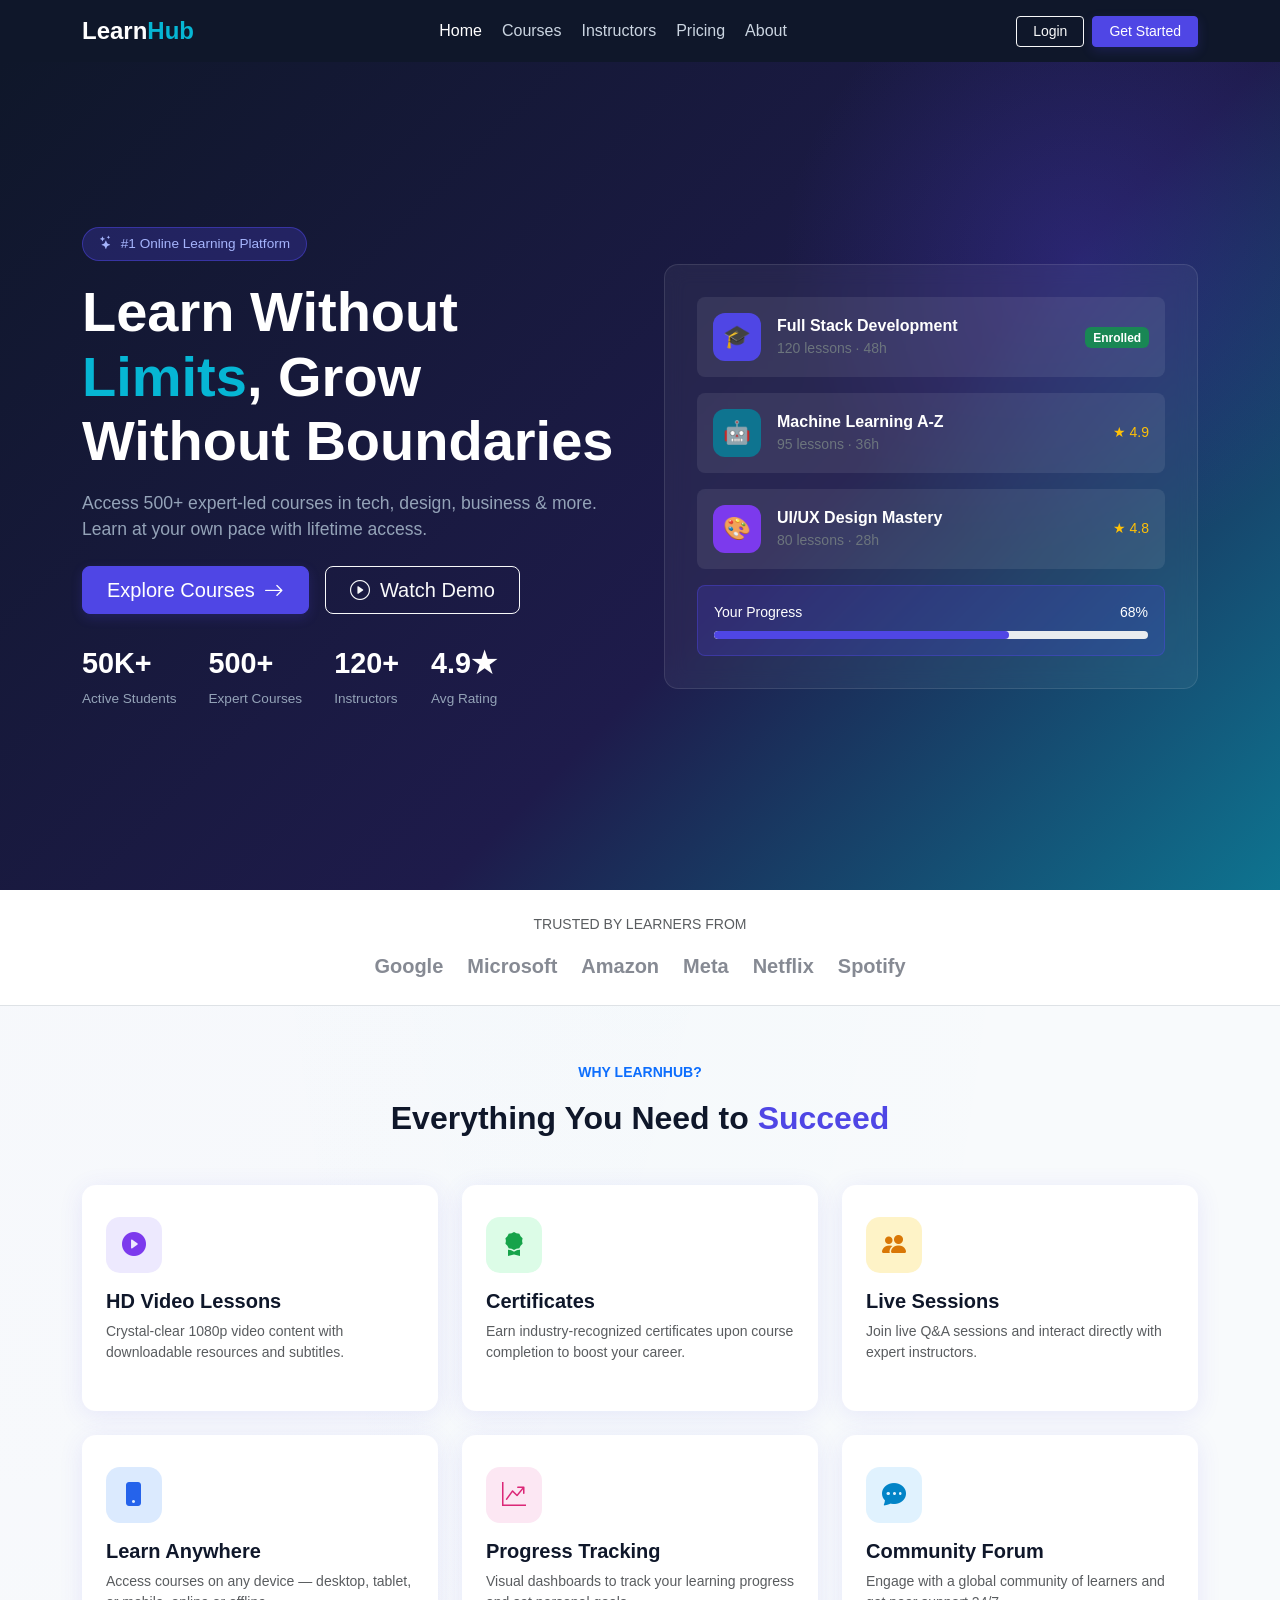
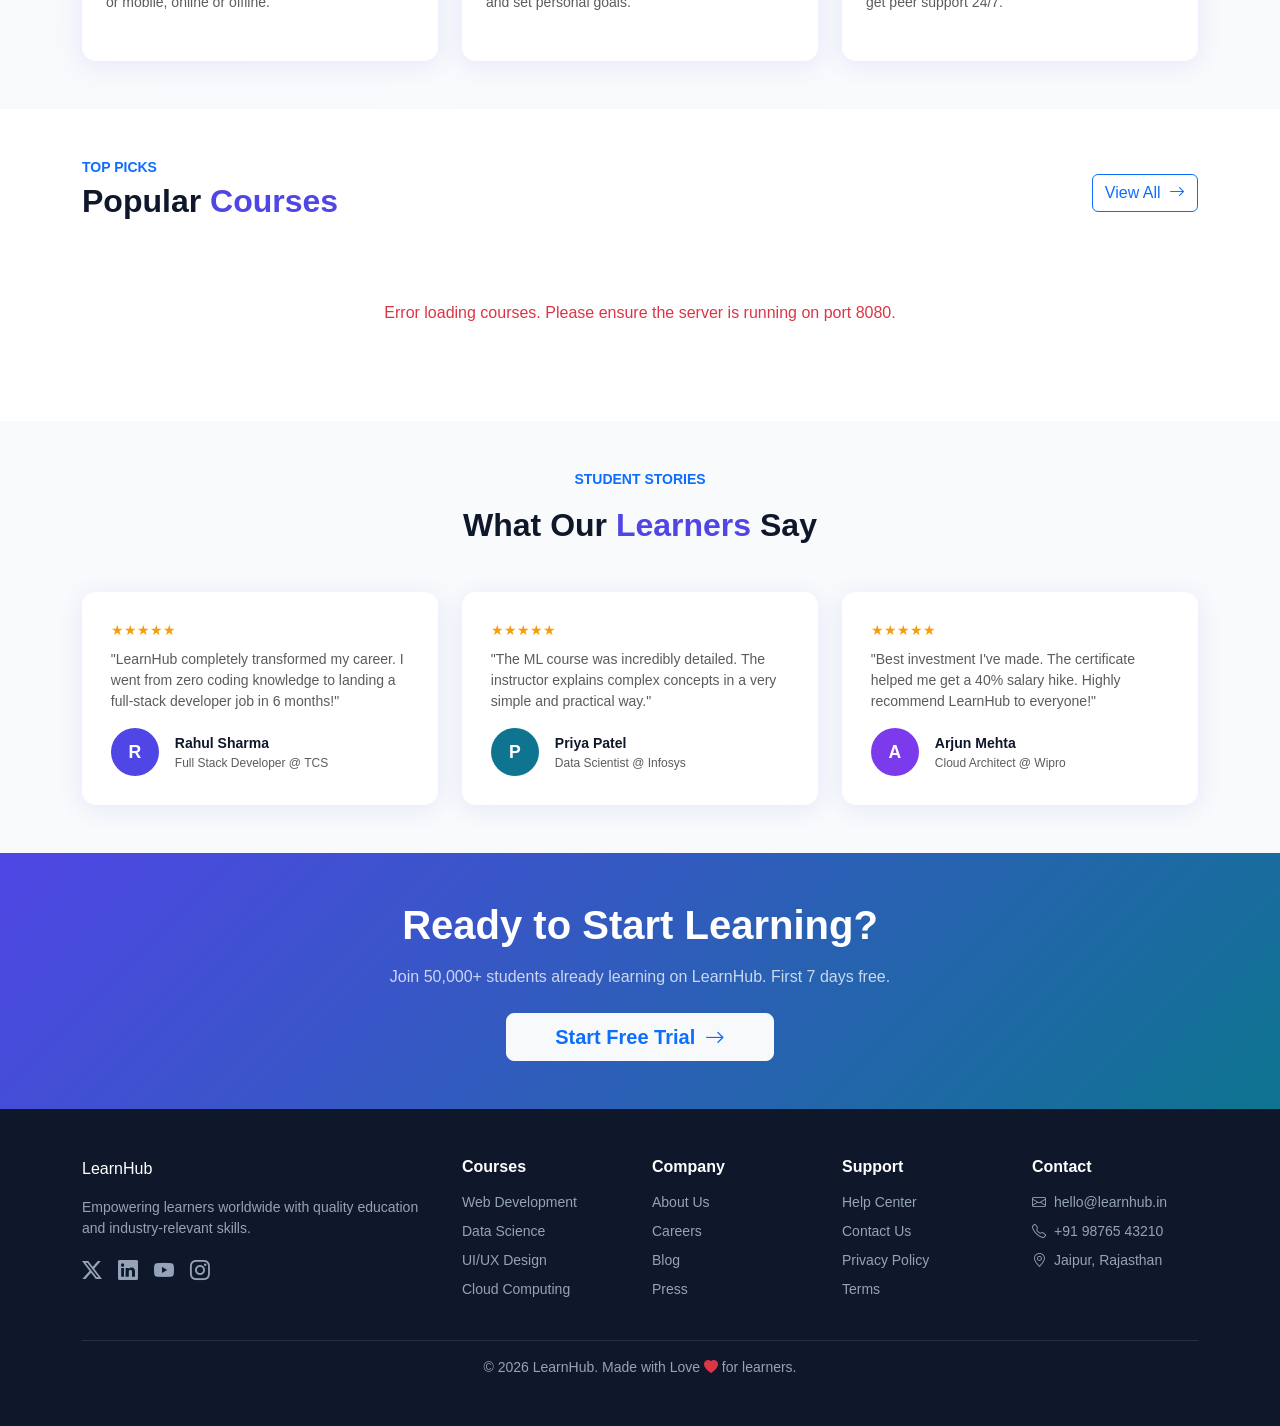
==== commit 6befe2e7: "frontend improvement" ====
--- a/index.html
+++ b/index.html
@@ -41,8 +41,8 @@
         <h1>Learn Without <span>Limits</span>, Grow Without Boundaries</h1>
         <p class="mt-3">Access 500+ expert-led courses in tech, design, business & more. Learn at your own pace with lifetime access.</p>
         <div class="d-flex gap-3 mt-4 flex-wrap">
-          <a href="courses.html" class="btn btn-primary btn-lg px-4">Explore Courses <i class="bi bi-arrow-right ms-1"></i></a>
-          <a href="#" class="btn btn-outline-light btn-lg px-4"><i class="bi bi-play-circle me-1"></i> Watch Demo</a>
+          <a href="courses.html" class="btn btn-primary btn-lg px-4 hero-btn">Explore Courses <i class="bi bi-arrow-right ms-1"></i></a>
+          <a href="login.html" class="btn btn-outline-light btn-lg px-4 hero-btn"><i class="bi bi-play-circle me-1"></i> Watch Demo</a>
         </div>
         <div class="hero-stats">
           <div class="stat"><h3>50K+</h3><p>Active Students</p></div>
--- a/css/style.css
+++ b/css/style.css
@@ -10,6 +10,11 @@
 
 * { margin: 0; padding: 0; box-sizing: border-box; }
 
+html, body {
+  max-width: 100%;
+  overflow-x: hidden;
+}
+
 body {
   font-family: 'Segoe UI', sans-serif;
   background: var(--light-bg);
@@ -20,11 +25,17 @@
   overflow-x: hidden;
 }
 
+img, video, iframe {
+  max-width: 100%;
+  height: auto;
+}
+
 /* ── Navbar ── */
 .navbar-brand span { color: var(--secondary); }
 .navbar { background: var(--dark) !important; }
 .navbar .nav-link { color: #cbd5e1 !important; transition: color .2s; }
 .navbar .nav-link:hover, .navbar .nav-link.active { color: #fff !important; }
+.btn { transition: all 0.3s ease; }
 .btn-primary { background: var(--primary); border-color: var(--primary); box-shadow: 0 4px 12px rgba(79, 70, 229, 0.2); }
 .btn-primary:hover { background: var(--primary-dark); border-color: var(--primary-dark); }
 
@@ -45,6 +56,13 @@
   background: radial-gradient(circle, rgba(79,70,229,.25) 0%, transparent 70%);
   top: -100px; right: -100px;
   border-radius: 50%;
+  pointer-events: none;
+}
+.hero a,
+.hero button {
+  position: relative;
+  z-index: 10;
+  pointer-events: auto;
 }
 .hero-badge {
   display: inline-block;
@@ -56,7 +74,7 @@
   font-size: .85rem;
   margin-bottom: 1.2rem;
 }
-.hero h1 { font-size: clamp(2rem, 5vw, 3.5rem); font-weight: 800; line-height: 1.15; }
+.hero h1 { font-size: clamp(1.8rem, 5vw, 3.5rem); font-weight: 800; line-height: 1.15; }
 .hero h1 span { color: var(--secondary); }
 .hero p { color: #94a3b8; font-size: 1.1rem; max-width: 520px; }
 .hero-stats { display: flex; gap: 2rem; margin-top: 2rem; }
@@ -231,6 +249,25 @@
 }
 .sidebar .nav-link.active { background: var(--primary); color: #fff; }
 .sidebar .nav-link i { width: 20px; text-align: center; }
+
+@media (max-width: 991px) {
+  .sidebar {
+    transform: translateX(-100%);
+    box-shadow: 10px 0 30px rgba(0,0,0,0.1);
+  }
+  .sidebar.open {
+    transform: translateX(0);
+  }
+  .main-content {
+    margin-left: 0 !important;
+    padding: 1.2rem 1rem !important;
+    width: 100%;
+  }
+  .top-bar {
+    padding: 0.8rem 1rem;
+  }
+}
+
 .main-content { margin-left: 260px; padding: 1.5rem 2rem; min-height: 100vh; }
 .top-bar {
   background: #fff; border-radius: var(--radius);
@@ -242,6 +279,68 @@
   background: #fff; border-radius: var(--radius);
   padding: 1.5rem; box-shadow: var(--card-shadow);
 }
+
+@media (max-width: 768px) {
+  .hero {
+    min-height: auto;
+    padding: 3rem 0 4rem;
+  }
+
+  .hero h1 {
+    font-size: 2.2rem;
+    line-height: 1.25;
+  }
+
+  .hero p {
+    font-size: 1rem;
+    line-height: 1.7;
+  }
+
+  .hero .d-flex.gap-3 {
+    flex-direction: column;
+    align-items: stretch;
+  }
+
+  .hero-btn {
+    width: 100%;
+    padding: 0.9rem 1rem;
+    font-size: 1rem;
+  }
+
+  .hero-stats {
+    display: grid;
+    grid-template-columns: repeat(2, 1fr);
+    gap: 1.2rem;
+    margin-top: 2.5rem;
+  }
+
+  .hero-stats .stat {
+    text-align: center;
+  }
+
+  .hero-stats h3 {
+    font-size: 1.8rem;
+  }
+
+  .hero-badge {
+    margin-top: 1rem;
+  }
+}
+
+@media (max-width: 480px) {
+  .hero h1 { font-size: 1.6rem; }
+  .stat-card h3 { font-size: 1.4rem; }
+  .feature-tab { width: 100%; }
+  .input-group-responsive {
+    flex-direction: column;
+    gap: 10px;
+  }
+  .input-group-responsive > * {
+    width: 100% !important;
+    border-radius: 8px !important;
+  }
+}
+
 .stat-card .icon {
   width: 50px; height: 50px; border-radius: 12px;
   display: flex; align-items: center; justify-content: center;
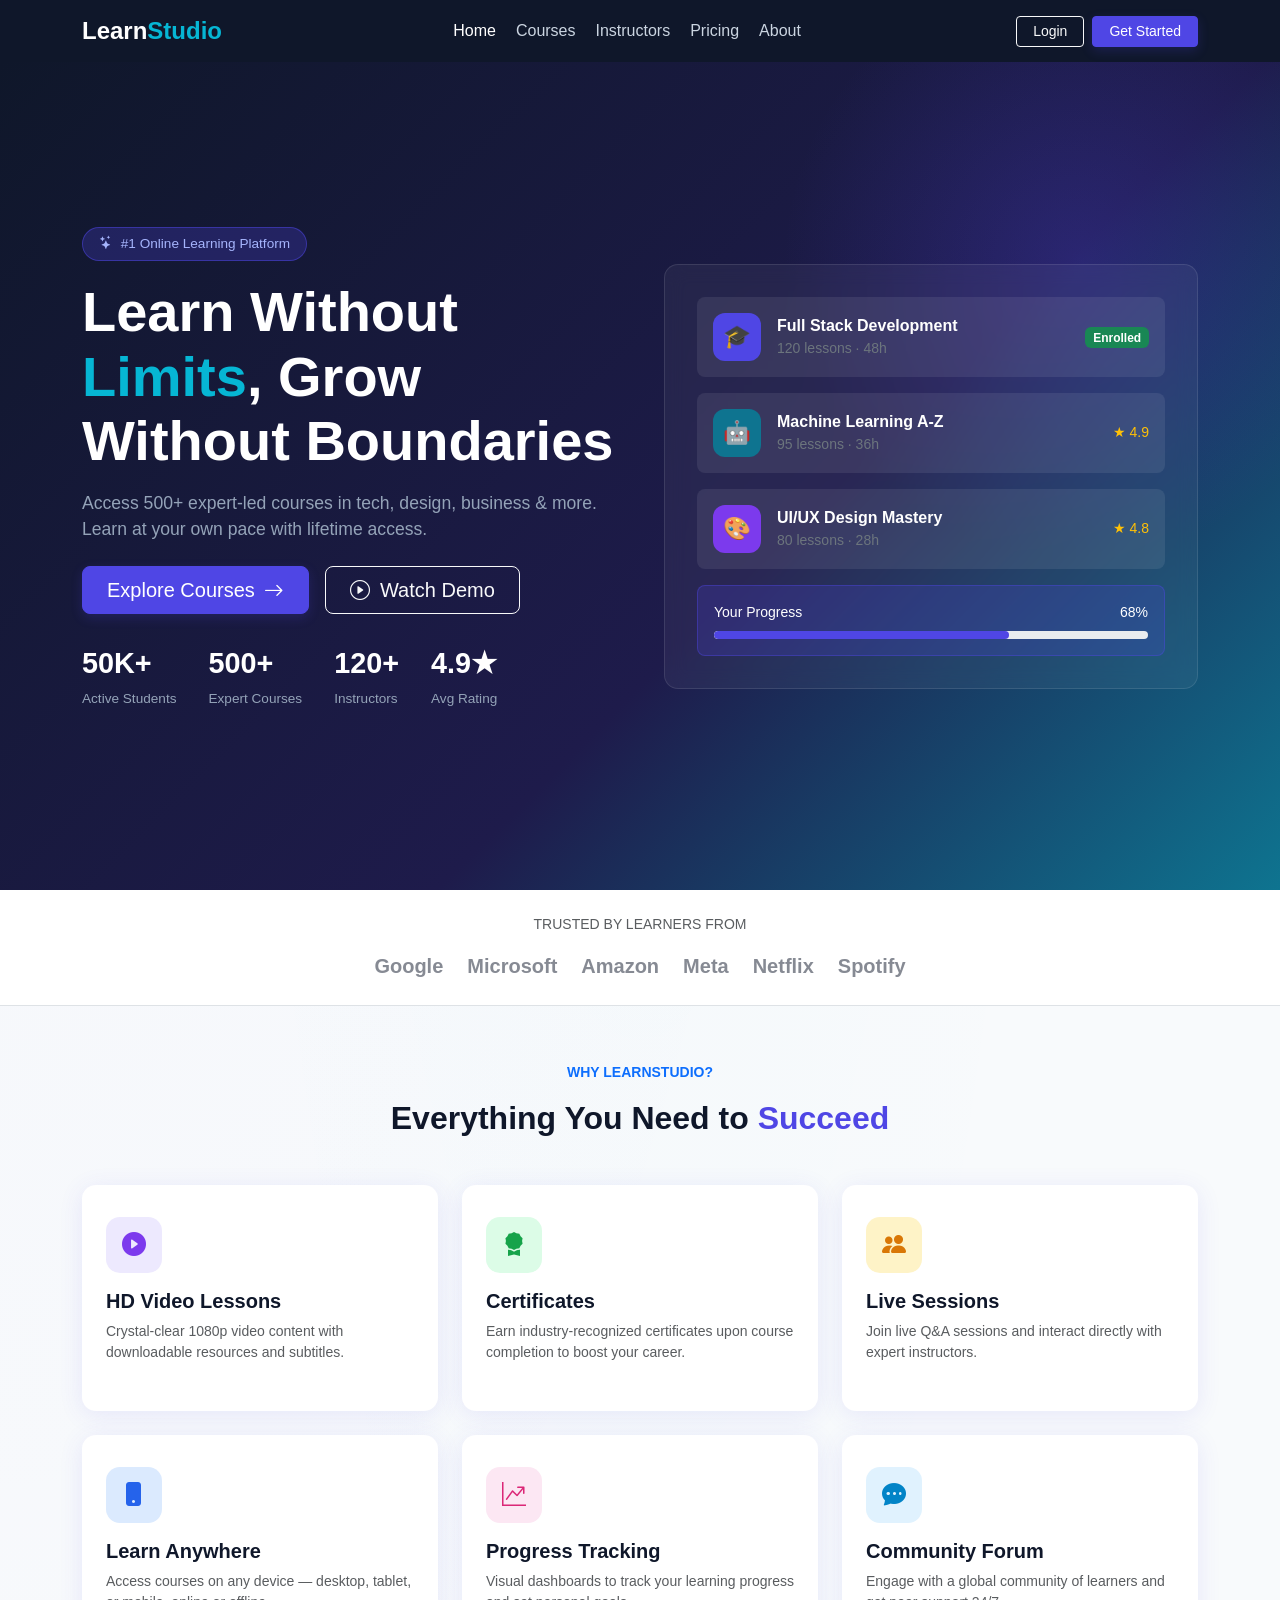
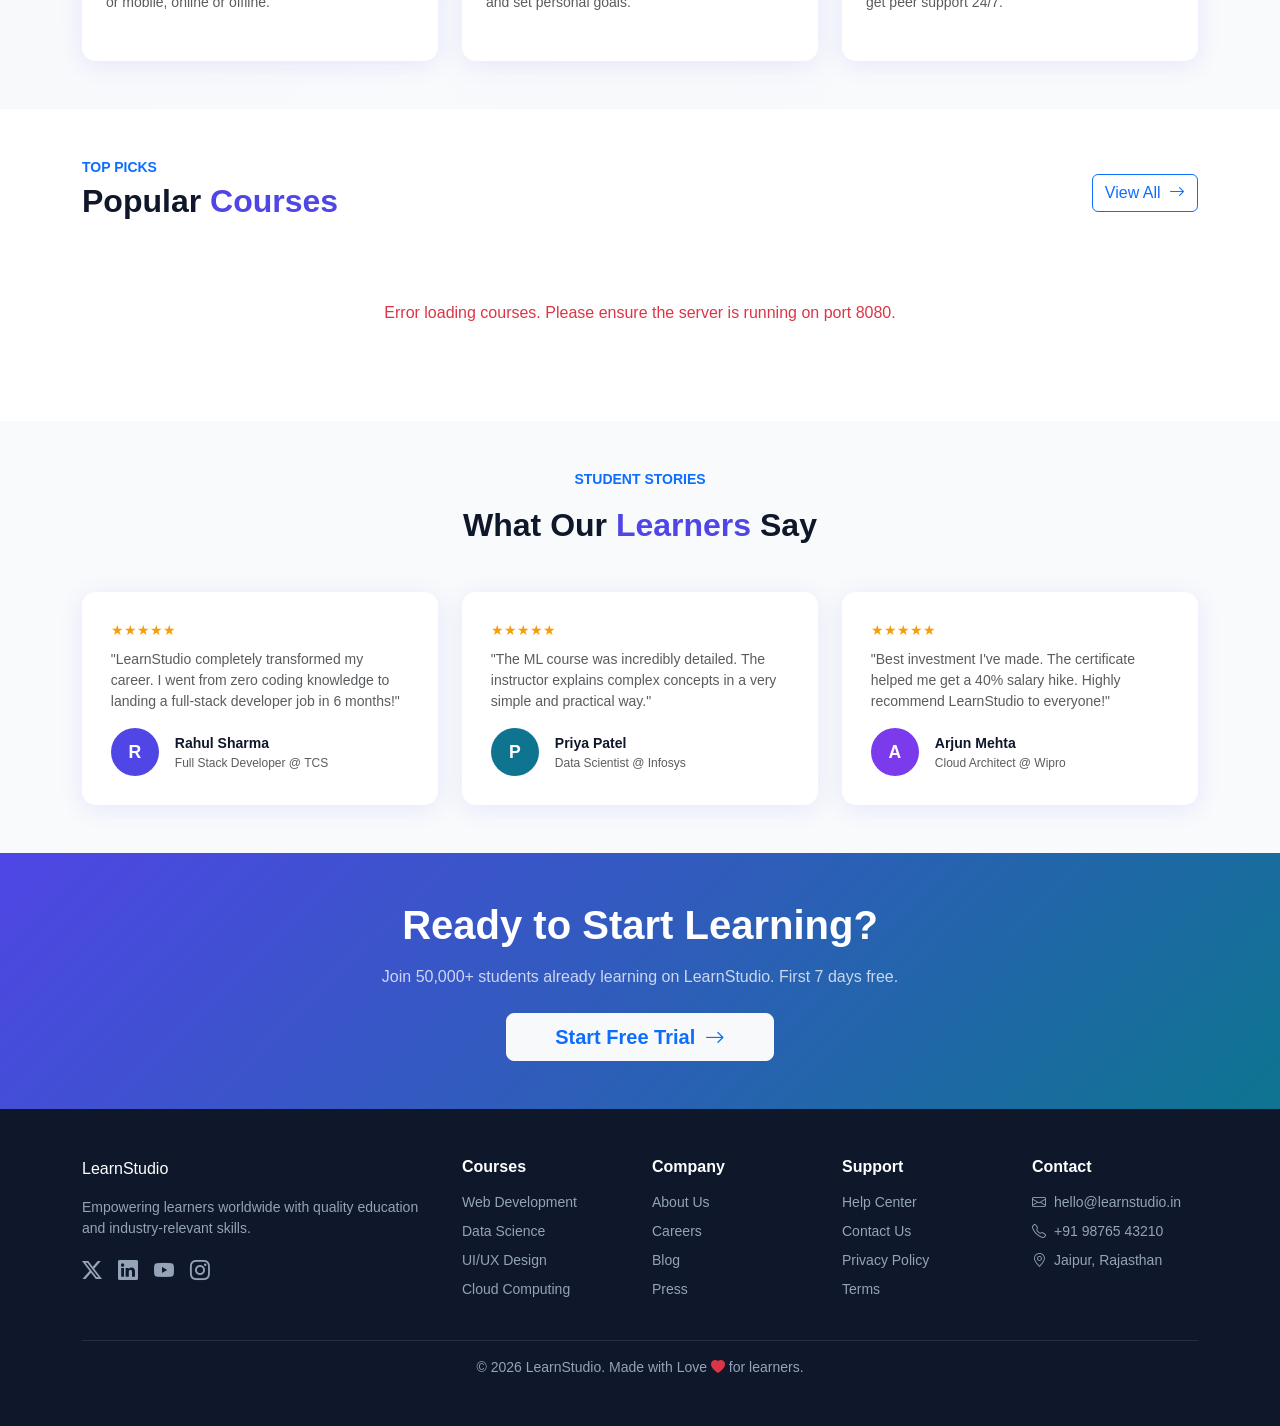
==== commit 72636358: "Updates" ====
--- a/index.html
+++ b/index.html
@@ -3,7 +3,7 @@
 <head>
   <meta charset="UTF-8" />
   <meta name="viewport" content="width=device-width, initial-scale=1.0"/>
-  <title>LearnHub – Modern Learning Management System</title>
+  <title>LearnStudio – Modern Learning Management System</title>
   <link href="https://cdn.jsdelivr.net/npm/bootstrap@5.3.3/dist/css/bootstrap.min.css" rel="stylesheet"/>
   <link href="https://cdn.jsdelivr.net/npm/bootstrap-icons@1.11.3/font/bootstrap-icons.css" rel="stylesheet"/>
   <link href="css/style.css" rel="stylesheet"/>
@@ -13,7 +13,7 @@
 <!-- Navbar -->
 <nav class="navbar navbar-expand-lg navbar-dark sticky-top">
   <div class="container">
-    <a class="navbar-brand fw-bold fs-4" href="index.html">Learn<span>Hub</span></a>
+    <a class="navbar-brand fw-bold fs-4" href="index.html">Learn<span>Studio</span></a>
     <button class="navbar-toggler" type="button" data-bs-toggle="collapse" data-bs-target="#nav">
       <span class="navbar-toggler-icon"></span>
     </button>
@@ -23,7 +23,7 @@
         <li class="nav-item"><a class="nav-link" href="courses.html">Courses</a></li>
         <li class="nav-item"><a class="nav-link" href="#">Instructors</a></li>
         <li class="nav-item"><a class="nav-link" href="#">Pricing</a></li>
-        <li class="nav-item"><a class="nav-link" href="#">About</a></li>
+        <li class="nav-item"><a class="nav-link" href="about.html">About</a></li>
       </ul>
       <div class="d-flex gap-2" id="navActions">
         <!-- injected by JS -->
@@ -99,7 +99,7 @@
 <section class="py-5 mt-2">
   <div class="container">
     <div class="text-center mb-5">
-      <p class="text-primary fw-semibold small text-uppercase">Why LearnHub?</p>
+      <p class="text-primary fw-semibold small text-uppercase">Why LearnStudio?</p>
       <h2 class="section-title">Everything You Need to <span>Succeed</span></h2>
     </div>
     <div class="row g-4">
@@ -174,7 +174,7 @@
       <div class="col-md-4">
         <div class="testimonial-card">
           <div class="rating-stars mb-2">★★★★★</div>
-          <p class="text-muted small">"LearnHub completely transformed my career. I went from zero coding knowledge to landing a full-stack developer job in 6 months!"</p>
+          <p class="text-muted small">"LearnStudio completely transformed my career. I went from zero coding knowledge to landing a full-stack developer job in 6 months!"</p>
           <div class="d-flex align-items-center gap-3 mt-3">
             <div class="avatar" style="background:#4f46e5">R</div>
             <div><div class="fw-semibold small">Rahul Sharma</div><div class="text-muted" style="font-size:.75rem">Full Stack Developer @ TCS</div></div>
@@ -194,7 +194,7 @@
       <div class="col-md-4">
         <div class="testimonial-card">
           <div class="rating-stars mb-2">★★★★★</div>
-          <p class="text-muted small">"Best investment I've made. The certificate helped me get a 40% salary hike. Highly recommend LearnHub to everyone!"</p>
+          <p class="text-muted small">"Best investment I've made. The certificate helped me get a 40% salary hike. Highly recommend LearnStudio to everyone!"</p>
           <div class="d-flex align-items-center gap-3 mt-3">
             <div class="avatar" style="background:#7c3aed">A</div>
             <div><div class="fw-semibold small">Arjun Mehta</div><div class="text-muted" style="font-size:.75rem">Cloud Architect @ Wipro</div></div>
@@ -209,7 +209,7 @@
 <section class="py-5" style="background:linear-gradient(135deg,#4f46e5,#0e7490)">
   <div class="container text-center text-white">
     <h2 class="fw-bold fs-1 mb-3">Ready to Start Learning?</h2>
-    <p class="mb-4 opacity-75">Join 50,000+ students already learning on LearnHub. First 7 days free.</p>
+    <p class="mb-4 opacity-75">Join 50,000+ students already learning on LearnStudio. First 7 days free.</p>
     <a href="login.html" class="btn btn-light btn-lg px-5 fw-semibold text-primary">Start Free Trial <i class="bi bi-arrow-right ms-1"></i></a>
   </div>
 </section>
@@ -219,7 +219,7 @@
   <div class="container">
     <div class="row g-4">
       <div class="col-lg-4">
-        <div class="brand mb-3">Learn<span>Hub</span></div>
+        <div class="brand mb-3">Learn<span>Studio</span></div>
         <p class="small">Empowering learners worldwide with quality education and industry-relevant skills.</p>
         <div class="d-flex gap-3 mt-3">
           <a href="#"><i class="bi bi-twitter-x fs-5"></i></a>
@@ -258,14 +258,14 @@
       <div class="col-6 col-lg-2">
         <h6 class="text-white fw-semibold mb-3">Contact</h6>
         <ul class="list-unstyled small">
-          <li class="mb-2"><i class="bi bi-envelope me-2"></i>hello@learnhub.in</li>
+          <li class="mb-2"><i class="bi bi-envelope me-2"></i>hello@learnstudio.in</li>
           <li class="mb-2"><i class="bi bi-telephone me-2"></i>+91 98765 43210</li>
           <li class="mb-2"><i class="bi bi-geo-alt me-2"></i>Jaipur, Rajasthan</li>
         </ul>
       </div>
     </div>
     <hr class="border-secondary mt-4"/>
-    <div class="text-center small">© 2026 LearnHub. Made with Love <i class="bi bi-heart-fill text-danger"></i> for learners.</div>
+    <div class="text-center small">© 2026 LearnStudio. Made with Love <i class="bi bi-heart-fill text-danger"></i> for learners.</div>
   </div>
 </footer>
 
